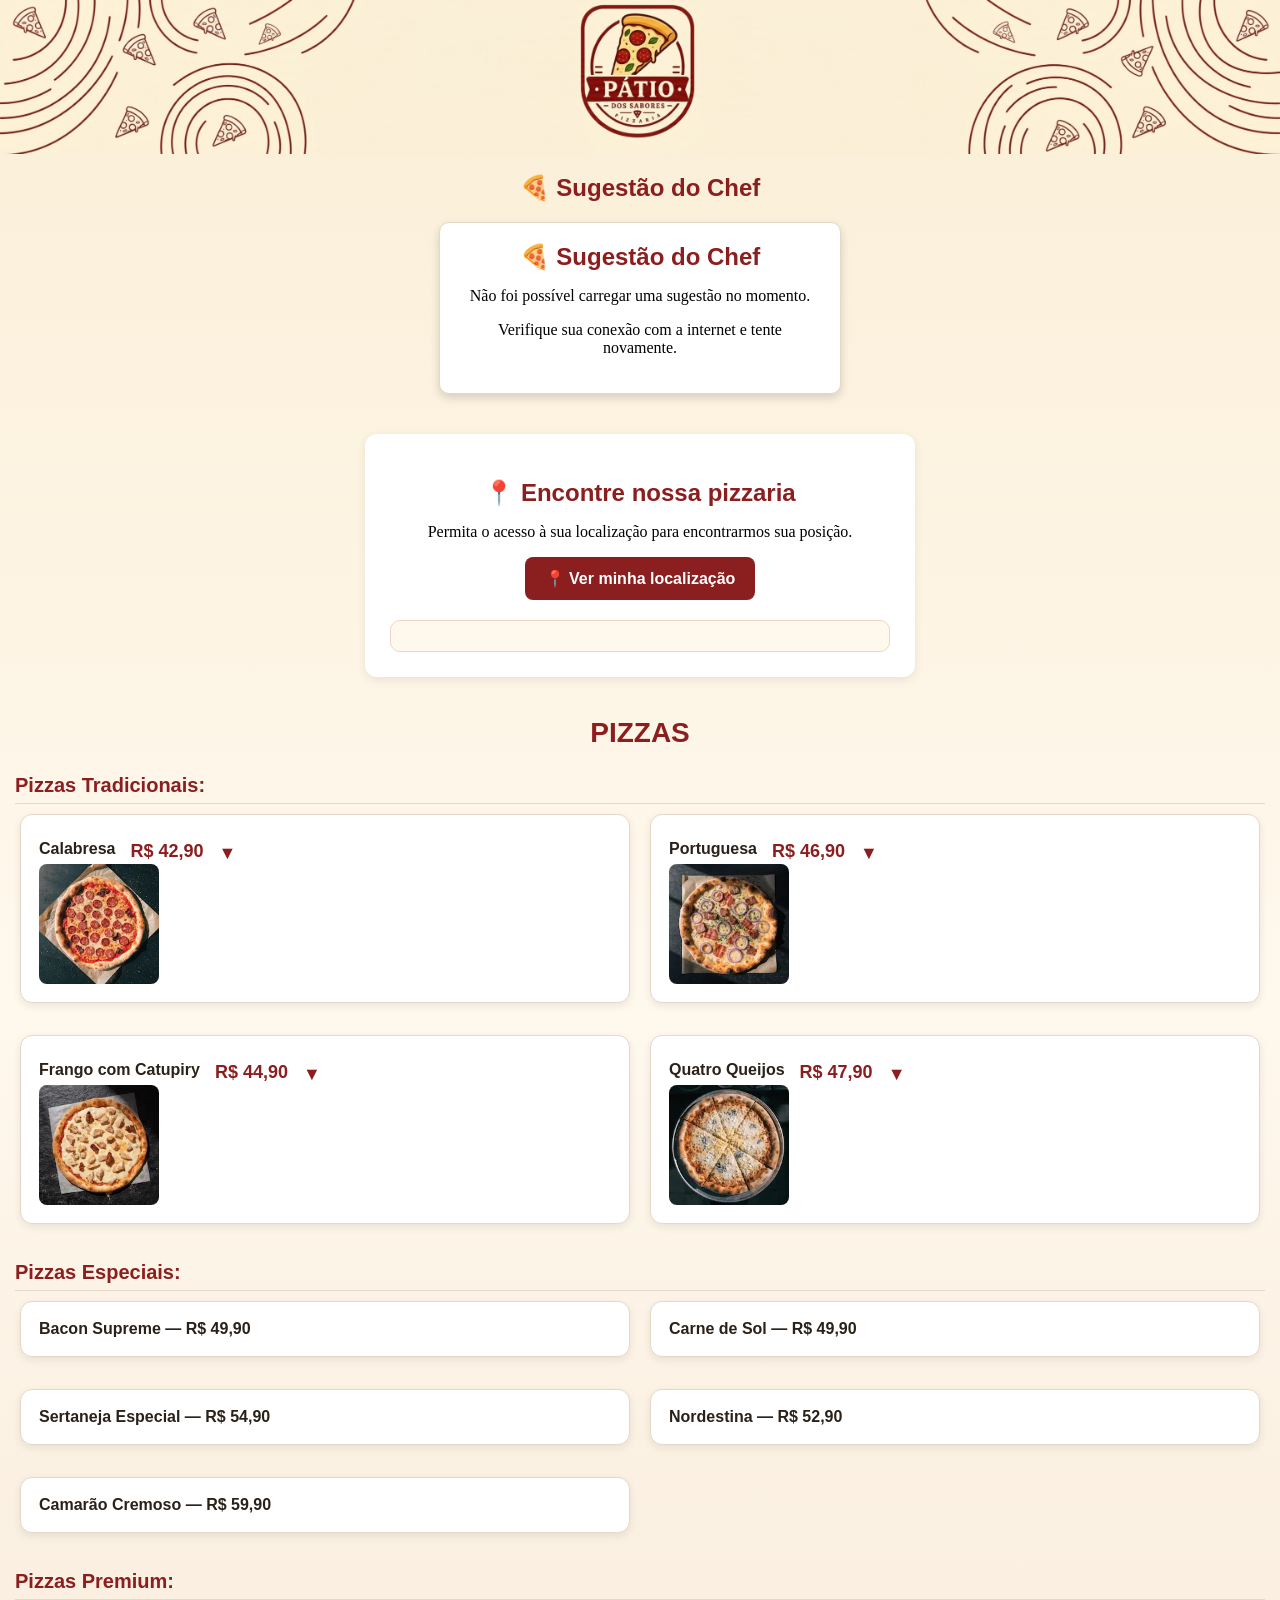
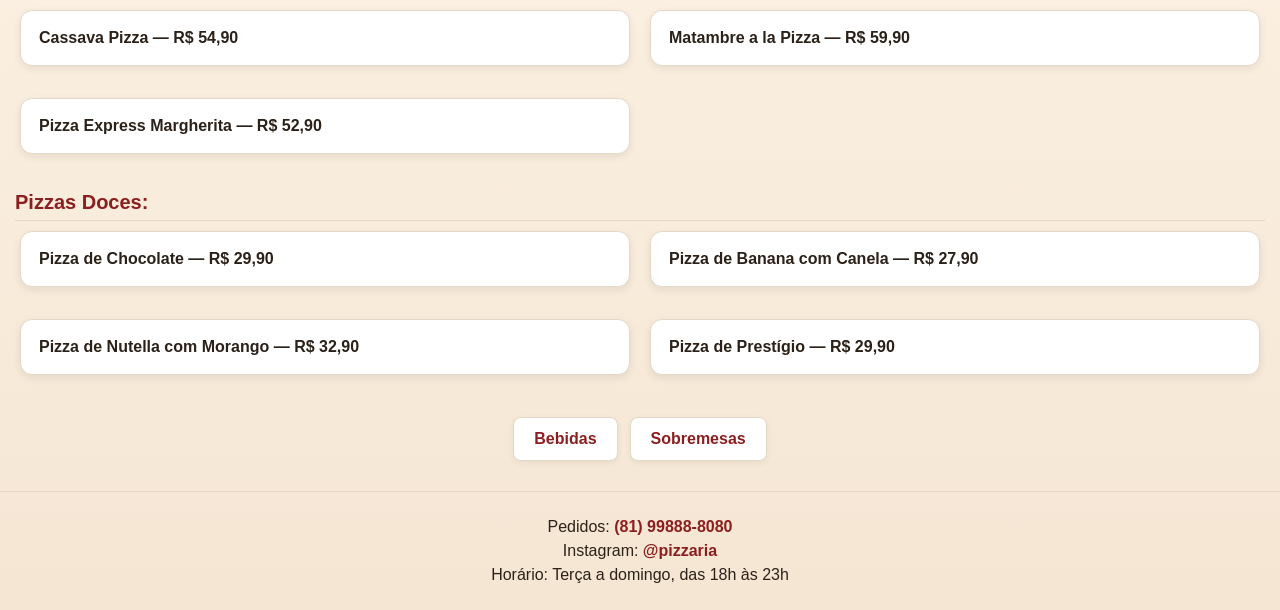
==== index.html @ 3a5f418e "style: organiza cabecalho dos cards de pizzas" ====
<!DOCTYPE html>
<html lang="pt-br">
<head>
    <meta charset="UTF-8">
    <meta name="viewport" content="width=device-width, initial-scale=1.0">
    <meta name="description" content="Cardápio da Pizzaria Pátio dos Sabores, com pizzas tradicionais, especiais, premium e doces.">
    <title>Cardápio - Pizzaria Pátio dos Sabores</title>
    <link rel="preconnect" href="https://www.themealdb.com">
    <link rel="stylesheet" href="styles.css">
    <link rel="manifest" href="manifest.json">
</head>
<body>
    <main>
        <h1 class="logo-principal">
        <img src="temp/logo-patio-banner-V7.png" alt="Pizzaria Pátio dos Sabores">
        </h1>

        <section class="sugestao-chef">
        <h2>🍕 Sugestão do Chef</h2>

        <div id="receita-api">
            <p>Carregando receita...</p>
        </div>
        </section>

        <!-- 
        O que estamos criando?

    Visualmente, inicialmente será algo assim:

    🍕 Sugestão do Chef


    Carregando receita...


    -------------------------


    PIZZAS


    Tradicionais
    Especiais
    Doces 
    -->
    <!-- O texto:

    <p>Carregando receita...</p>

    é apenas uma mensagem temporária.

    Depois o JavaScript vai substituí-lo pelos dados da API.
    -->
        <section class="localizacao">
            <h2>📍 Encontre nossa pizzaria</h2>

            <p>
                Permita o acesso à sua localização para encontrarmos sua posição.
            </p>

            <button id="btn-localizacao">
                📍 Ver minha localização
            </button>

            <div id="resultado-localizacao" class="resultado-localizacao"></div>
        </section>

        <h2 class="titulo-secao">PIZZAS</h2>
        <h3 class="categoria-cardapio">Pizzas Tradicionais:</h3>
        <ul class="grid-cardapio">
            <li class="pizza"> <div class="cabecalho-produto"> <div class="informacoes-produto"> <strong>Calabresa</strong> <span class="preco">R$ 42,90</span> <span class="indicador-descricao">▼</span> </div> </div> <div class="conteudo-produto"> <div class="imagem-produto"> <img src="Img-Pizzas\Calabresa_180.webp" alt="Pizza de Calabresa"> </div> <p class="descricao">Calabresa, molho de tomate, muçarela e cebola.</p> </div> <div class="acao-produto"> </div> </li> 
            <li class="pizza"> <div class="cabecalho-produto"> <div class="informacoes-produto"> <strong>Portuguesa</strong> <span class="preco">R$ 46,90</span> <span class="indicador-descricao">▼</span> </div> </div> <div class="conteudo-produto"> <div class="imagem-produto"> <img src="Img-Pizzas\Portuguesa_180.webp" alt="Pizza Portuguesa"> </div> <p class="descricao">Presunto, ovos, muçarela, cebola, tomate e azeitona.</p> </div> <div class="acao-produto"> </div> </li> 
            <li class="pizza"> <div class="cabecalho-produto"> <div class="informacoes-produto"> <strong>Frango com Catupiry</strong> <span class="preco">R$ 44,90</span> <span class="indicador-descricao">▼</span> </div> </div> <div class="conteudo-produto"> <div class="imagem-produto"> <img src="Img-Pizzas\Frango-Catupiry_180.webp" alt="Pizza de Frango com Catupiry"> </div> <p class="descricao">Frango desfiado, muçarela e Catupiry.</p> </div> <div class="acao-produto"> </div> </li> 
            <li class="pizza"> <div class="cabecalho-produto"> <div class="informacoes-produto"> <strong>Quatro Queijos</strong> <span class="preco">R$ 47,90</span> <span class="indicador-descricao">▼</span> </div> </div> <div class="conteudo-produto"> <div class="imagem-produto"> <img src="Img-Pizzas\Quatro-Queijos_180.webp" alt="Pizza de Quatro Queijos"> </div> <p class="descricao">Muçarela, provolone, parmesão e Catupiry.</p> </div> <div class="acao-produto"> </div> </li>
        </ul>    
        
        <h3 class="categoria-cardapio">Pizzas Especiais:</h3>
        <ul class="grid-cardapio">
            <li class="pizza"> <strong>Bacon Supreme — R$ 49,90</strong> <p class="descricao">Bacon, calabresa, muçarela, milho e cebola </p></li>
            <li class="pizza"> <strong>Carne de Sol — R$ 49,90</strong> <p class="descricao">Carne de sol, muçarela, cebola e catupiry </p></li>
            <li class="pizza"> <strong>Sertaneja Especial — R$ 54,90</strong> <p class="descricao">Carne de sol, queijo coalho, bacon, cebola caramelizada e muçarela</p></li>
            <li class="pizza"> <strong>Nordestina — R$ 52,90</strong> <p class="descricao">Charque, queijo coalho, cebola e orégano</p></li>
            <li class="pizza"> <strong>Camarão Cremoso — R$ 59,90</strong> <p class="descricao">Camarão, catupiry, molho de tomate, muçarela e cheiro-verde</p></li>
        </ul>
        
        <h3 class="categoria-cardapio">Pizzas Premium:</h3>
        <ul class="grid-cardapio">
            <li id="cassava-pizza" class="pizza"> <strong>Cassava Pizza — R$ 54,90</strong> <p class="descricao">Casabe, molho de tomate, chorizo, presunto de peru, milho, azeitona verde, páprica e muçarela.</p></li>
            <li id="matambre-a-la-pizza" class="pizza"> <strong>Matambre a la Pizza — R$ 59,90</strong> <p class="descricao">Fraldinha, molho de tomate, muçarela, orégano, azeitona verde, sal e pimenta.</p></li>
            <li id="pizza-express-margherita" class="pizza"> <strong>Pizza Express Margherita — R$ 52,90</strong> <p class="descricao"> Água, açúcar, fermento, farinha, sal, azeite, passata, muçarela, orégano, manjericão e pimenta-do-reino.</p></li>
        </ul>

        <h3 class="categoria-cardapio">Pizzas Doces:</h3>
        <ul class="grid-cardapio">
            <li class="pizza"> <strong>Pizza de Chocolate — R$ 29,90</strong> <p class="descricao">Massa de pizza, chocolate cremoso e granulado </p></li>
            <li class="pizza"> <strong>Pizza de Banana com Canela — R$ 27,90</strong> <p class="descricao">Banana, açúcar, canela e leite condensado </p></li>
            <li class="pizza"> <strong>Pizza de Nutella com Morango — R$ 32,90</strong> <p class="descricao">Creme de avelã, morangos frescos e leite condensado </p></li>
            <li class="pizza"> <strong>Pizza de Prestígio — R$ 29,90</strong> <p class="descricao">Chocolate cremoso, coco ralado e leite condensado </p></li>
        </ul>
    </main>    

    <aside class="menu-lateral">
        <nav>
            <ul>            
                <li><a href="bebidas.html">Bebidas</a></li>
                <li><a href="sobremesas.html">Sobremesas</a></li>
            </ul>
        </nav>
    </aside>
    
    <footer>
        <p>Pedidos: <a href="https://www.whatsapp.com/" target="_blank" rel="noopener noreferrer">(81) 99888-8080</a></p> <!-- Por que usar target="_blank"? Para que o usuário seja levado para uma nova guia, mantendo o cardápio aberto. E o: rel="noopener noreferrer" é uma boa prática de segurança quando usamos target="_blank".  -->

        <p>Instagram: <a href="https://www.instagram.com/" target="_blank" rel="noopener noreferrer">@pizzaria</a></p>

        <p>Horário: Terça a domingo, das 18h às 23h</p>
    </footer>    
    <script src="scripts.js"></script> 
</body>
</html>
---- styles.css ----
body {
    margin: 0;
    background: linear-gradient(
        to bottom,
        #FAEED6 0%,
        #FFF8ED 45%,
        #F5E6D3 100%
    );
    min-height: 100vh;
    display: flex;
    flex-direction: column;
}

h1{
     color: #8B1E1E;
    text-align: center;
    font-family: Arial, sans-serif;
    font-size: 32px;
    margin: 25px 15px 20px;
    line-height: 1.2;
    letter-spacing: 1px;
}


.titulo-secao {
    color: #8B1E1E;
    text-align: center;
    font-family: Arial, sans-serif;
    font-size: 28px;
    margin: 30px 0 20px;
}

h2{
    color: #8B1E1E;
    font-family: Arial, sans-serif;
}

h3{
    color: #8B1E1E;
    font-family: Arial, sans-serif;
}

ul{
    color: #2B2118;
    font-family: Arial, sans-serif;
}

main ul {
    padding-left: 25px;
}

footer {
    margin-top: auto;
    padding: 20px;
    text-align: center;
    color: #2B2118;
    font-family: Arial, sans-serif;
    border-top: 1px solid #E5D8C8;
}

footer p {
    margin: 6px 0;
}

footer a {
    color: #8B1E1E;
    font-weight: bold;
    text-decoration: none;
}

footer a:hover {
    text-decoration: underline;
}

.descricao {
    display: none;
}

.descricao.aberta {
    display: block;
}

.sobremesa,
.bebida,
.pizza {
    background-color: #FFFFFF;
    border: 1px solid #E5D8C8;
    border-radius: 12px;
    padding: 18px;
    box-shadow: 0 3px 8px rgba(0, 0, 0, 0.08);
    margin-bottom: 12px;
}

.pizza strong,
.sobremesa strong,
.bebida strong {
    color: #2B2118;
    font-size: 16px;
}

.preco {
    display: block;
    margin-top: 6px;
    color: #8B1E1E;
    font-size: 18px;
    font-weight: bold;
}

.indicador-descricao {
    display: block;
    margin-top: 10px;
    color: #8B1E1E;
    font-size: 18px;
}

.cabecalho-produto {
    display: flex;
    align-items: center;
    justify-content: space-between;
    cursor: pointer;
}

.informacoes-produto {
    display: flex;
    align-items: center;
    gap: 15px;
    width: 100%;
}

.pizza strong,
.pizza .descricao {
    cursor: pointer;
}

.pizza strong:hover {
    text-decoration: underline;
}

.sobremesa strong,
.sobremesa .descricao {
    cursor: pointer;
}

.sobremesa strong:hover {
    text-decoration: underline;
}

.pizza .descricao,
.sobremesa .descricao {
    color: #5C5148;
    font-size: 14px;
    line-height: 1.5;
    margin: 6px 0 0;
}

.categoria-cardapio {
    color: #8B1E1E;
    font-family: Arial, sans-serif;
    font-size: 20px;
    margin: 25px 15px 10px;
    padding-bottom: 6px;
    border-bottom: 1px solid #E5D8C8;
}

.imagem-produto {
    width: 120px;
    height: 120px;
    flex-shrink: 0;
}

.imagem-produto img {
    width: 120px;
    height: 120px;
    object-fit: cover;
    border-radius: 8px;
    display: block;
}

.imagem-receita {
    width: 100%;
    height: 220px;
    object-fit: cover;
    display: block;
}

.card-receita {
    width: 90%;
    max-width: 400px; /*O card ocupará até 90% da largura disponível. Isso é importante para dispositivos móveis porque evita que o card fique grudado nas bordas da tela.*/
    margin: 20px auto; /*O 20px cria espaço acima e abaixo. O auto nas laterais faz o navegador centralizar o card.*/
    background-color: white;
    border-radius: 10px;
    overflow: hidden; /*Essa propriedade é importante porque temos uma imagem dentro do card. Ela faz com que o conteúdo respeite o arredondamento dos cantos do card.*/
    border: 1px solid #E5D8C8;
    box-shadow: 0 4px 10px rgba(0, 0, 0, 0.15); /*"Crie uma sombra abaixo do card, levemente espalhada e relativamente suave."*/
}

.conteudo-receita {
    padding: 20px; /*Cria espaço interno para que o texto não fique encostado nas bordas.*/
}

.sugestao-chef {
    text-align: center;
    
}

.conteudo-receita h3 {
    color: #8B1E1E;
    font-size: 24px;
    line-height: 1.2;
    margin-top: 0;
    margin-bottom: 15px;
}

.informacoes-receita {
    margin-bottom: 20px;
    padding-bottom: 15px;
    border-bottom: 1px solid #E5D8C8;
}

.informacoes-receita p { /*Seleciona e altera apenas os <p> que esteja dentro de .informacoes-receita.*/
    margin: 5px 0;
    color: #182b24;
}

.conteudo-receita h4 {
    color: #8B1E1E;
    margin-top: 0;
    margin-bottom: 10px;
    font-size: 18px;
}

.conteudo-receita ul { /*Afeta apenas os <ul> que estão dentro de .conteudo-receita.*/
    padding-left: 20px;
    margin-top: 0;
    margin-bottom: 5px;
}

.conteudo-receita li {
     margin-bottom: 8px;
    color: #2B2118;
    line-height: 1.4;
}

/*Início da seção menu lateral*/

.menu-lateral {
    text-align: center;
    margin: 30px 0;
}

.menu-lateral ul {
    display: flex;
    justify-content: center;
    gap: 12px;
    list-style: none;
    padding: 0;
    margin: 0;
}

.menu-lateral a {
    display: block;
    padding: 12px 20px;
    color: #8B1E1E;
    background-color: #FFFFFF;
    border: 1px solid #E5D8C8;
    border-radius: 8px;
    font-family: Arial, sans-serif;
    font-weight: bold;
    text-decoration: none;
    box-shadow: 0 2px 6px rgba(0, 0, 0, 0.06);
    transition: transform 0.2s, background-color 0.2s, color 0.2s;
}

.menu-lateral a:hover {
    color: #FFFFFF;
    background-color: #8B1E1E;
    transform: translateY(-2px);
}

@media (max-width: 600px) {
    .menu-lateral ul {
        flex-direction: column;
        align-items: center;
    }

    .menu-lateral a {
        width: 80%;
        max-width: 300px;
    }
}

/*Fim da seção menu lateral*/

.link-cardapio {
    display: inline-block;
    margin-top: 15px;
    padding: 12px 18px;
    background-color: #8B1E1E;
    color: #FFFFFF;
    border-radius: 8px;
    font-family: Arial, sans-serif;
    font-weight: bold;
    cursor: pointer;
    transition: transform 0.2s, opacity 0.2s;
}

.link-cardapio:hover {
    transform: scale(1.03);
    opacity: 0.9;
}

.grid-cardapio {
    display: grid;
    grid-template-columns: repeat(2, minmax(0, 1fr));
    gap: 20px;
    padding: 0 20px;
    margin: 0;
    list-style: none;
}

@media (max-width: 600px) {
    .grid-cardapio {
        grid-template-columns: 1fr;
        padding: 0 15px;
    }
}

/*Início Seção de localização */
.localizacao {
    margin: 40px auto;
    padding: 25px;
    max-width: 500px;
    text-align: center;
    background-color: #fff;
    border-radius: 12px;
    box-shadow: 0 3px 10px rgba(0, 0, 0, 0.08);
}

.localizacao h2 {
    margin-bottom: 12px;
}

.texto-localizacao {
    margin-bottom: 20px;
}

#btn-localizacao {
    padding: 12px 20px;
    border: none;
    border-radius: 8px;
    background-color: #8B1E1E;
    color: #fff;
    font-size: 16px;
    font-weight: bold;
    cursor: pointer;
    transition: transform 0.2s, opacity 0.2s;
}

#btn-localizacao:hover {
    transform: scale(1.03);
    opacity: 0.9;
}

.resultado-localizacao {
    margin-top: 20px;
    padding: 15px;
    border-radius: 10px;
    background-color: #FFF8ED;
    border: 1px solid #ead8c5;
}

.resultado-localizacao p {
    margin: 8px 0;
}

.resultado-localizacao strong {
    display: block;
    margin: 8px 0;
    font-size: 28px;
    color: #8B1E1E;
}
/*Fim Seção de localização */

.logo-principal {
    margin: 0;
    padding: 0;
}

.logo-principal img {
    display: block;
    width: 100%;
    height: auto;
}
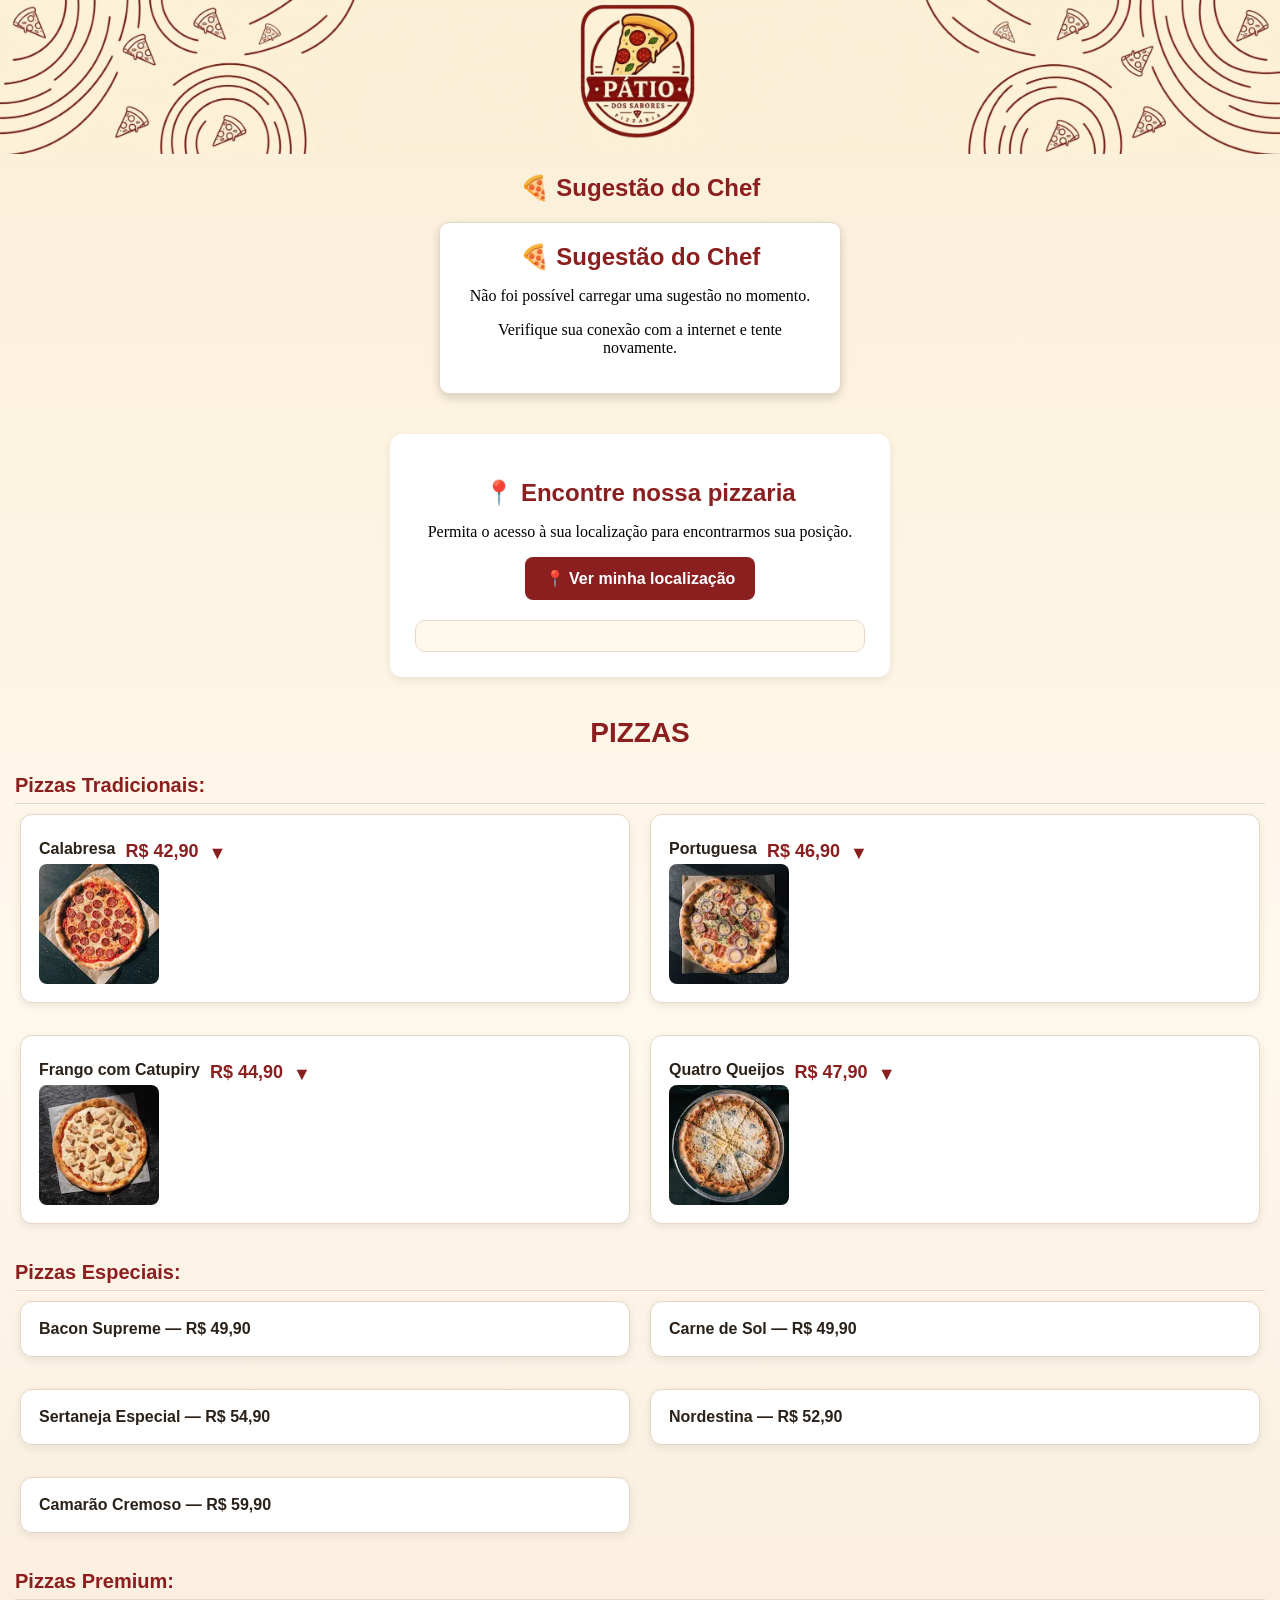
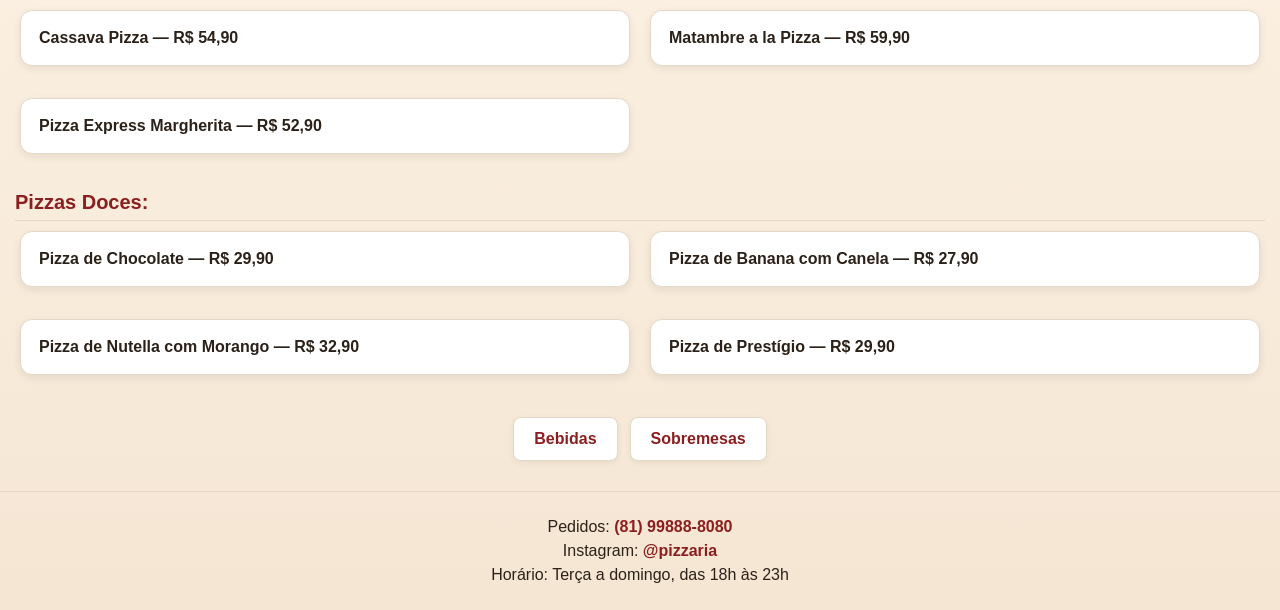
==== commit 335fd16f: "fix: ajusta responsividade dos cards do cardápio" ====
--- a/index.html
+++ b/index.html
@@ -69,10 +69,95 @@
         <h2 class="titulo-secao">PIZZAS</h2>
         <h3 class="categoria-cardapio">Pizzas Tradicionais:</h3>
         <ul class="grid-cardapio">
-            <li class="pizza"> <div class="cabecalho-produto"> <div class="informacoes-produto"> <strong>Calabresa</strong> <span class="preco">R$ 42,90</span> <span class="indicador-descricao">▼</span> </div> </div> <div class="conteudo-produto"> <div class="imagem-produto"> <img src="Img-Pizzas\Calabresa_180.webp" alt="Pizza de Calabresa"> </div> <p class="descricao">Calabresa, molho de tomate, muçarela e cebola.</p> </div> <div class="acao-produto"> </div> </li> 
-            <li class="pizza"> <div class="cabecalho-produto"> <div class="informacoes-produto"> <strong>Portuguesa</strong> <span class="preco">R$ 46,90</span> <span class="indicador-descricao">▼</span> </div> </div> <div class="conteudo-produto"> <div class="imagem-produto"> <img src="Img-Pizzas\Portuguesa_180.webp" alt="Pizza Portuguesa"> </div> <p class="descricao">Presunto, ovos, muçarela, cebola, tomate e azeitona.</p> </div> <div class="acao-produto"> </div> </li> 
-            <li class="pizza"> <div class="cabecalho-produto"> <div class="informacoes-produto"> <strong>Frango com Catupiry</strong> <span class="preco">R$ 44,90</span> <span class="indicador-descricao">▼</span> </div> </div> <div class="conteudo-produto"> <div class="imagem-produto"> <img src="Img-Pizzas\Frango-Catupiry_180.webp" alt="Pizza de Frango com Catupiry"> </div> <p class="descricao">Frango desfiado, muçarela e Catupiry.</p> </div> <div class="acao-produto"> </div> </li> 
-            <li class="pizza"> <div class="cabecalho-produto"> <div class="informacoes-produto"> <strong>Quatro Queijos</strong> <span class="preco">R$ 47,90</span> <span class="indicador-descricao">▼</span> </div> </div> <div class="conteudo-produto"> <div class="imagem-produto"> <img src="Img-Pizzas\Quatro-Queijos_180.webp" alt="Pizza de Quatro Queijos"> </div> <p class="descricao">Muçarela, provolone, parmesão e Catupiry.</p> </div> <div class="acao-produto"> </div> </li>
+            
+<li class="pizza">
+    <div class="cabecalho-produto">
+        <div class="informacoes-produto">
+            <strong>Calabresa</strong>
+            <span class="preco">R$ 42,90</span>
+            <span class="indicador-descricao">▼</span>
+        </div>
+    </div>
+
+    <div class="parte-inferior">
+        <div class="conteudo-produto">
+            <div class="imagem-produto">
+                <img src="Img-Pizzas/Calabresa_180.webp" alt="Pizza de Calabresa">
+            </div>
+            <p class="descricao">Calabresa, molho de tomate, muçarela e cebola.</p>
+        </div>
+
+        <div class="acao-produto">
+        </div>
+    </div>
+</li>
+
+<li class="pizza">
+    <div class="cabecalho-produto">
+        <div class="informacoes-produto">
+            <strong>Portuguesa</strong>
+            <span class="preco">R$ 46,90</span>
+            <span class="indicador-descricao">▼</span>
+        </div>
+    </div>
+
+    <div class="parte-inferior">
+        <div class="conteudo-produto">
+            <div class="imagem-produto">
+                <img src="Img-Pizzas/Portuguesa_180.webp" alt="Pizza Portuguesa">
+            </div>
+            <p class="descricao">Presunto, ovos, muçarela, cebola, tomate e azeitona.</p>
+        </div>
+
+        <div class="acao-produto">
+        </div>
+    </div>
+</li>
+
+<li class="pizza">
+    <div class="cabecalho-produto">
+        <div class="informacoes-produto">
+            <strong>Frango com Catupiry</strong>
+            <span class="preco">R$ 44,90</span>
+            <span class="indicador-descricao">▼</span>
+        </div>
+    </div>
+
+    <div class="parte-inferior">
+        <div class="conteudo-produto">
+            <div class="imagem-produto">
+                <img src="Img-Pizzas/Frango-Catupiry_180.webp" alt="Pizza de Frango com Catupiry">
+            </div>
+            <p class="descricao">Frango desfiado, muçarela e Catupiry.</p>
+        </div>
+
+        <div class="acao-produto">
+        </div>
+    </div>
+</li>
+
+<li class="pizza">
+    <div class="cabecalho-produto">
+        <div class="informacoes-produto">
+            <strong>Quatro Queijos</strong>
+            <span class="preco">R$ 47,90</span>
+            <span class="indicador-descricao">▼</span>
+        </div>
+    </div>
+
+    <div class="parte-inferior">
+        <div class="conteudo-produto">
+            <div class="imagem-produto">
+                <img src="Img-Pizzas/Quatro-Queijos_180.webp" alt="Pizza de Quatro Queijos">
+            </div>
+            <p class="descricao">Muçarela, provolone, parmesão e Catupiry.</p>
+        </div>
+
+        <div class="acao-produto">
+        </div>
+    </div>
+</li>
+
         </ul>    
         
         <h3 class="categoria-cardapio">Pizzas Especiais:</h3>
--- a/styles.css
+++ b/styles.css
@@ -11,8 +11,8 @@
     flex-direction: column;
 }
 
-h1{
-     color: #8B1E1E;
+h1 { 
+    color: #8B1E1E;
     text-align: center;
     font-family: Arial, sans-serif;
     font-size: 32px;
@@ -91,6 +91,12 @@
     margin-bottom: 12px;
 }
 
+.pizza,
+.sobremesa,
+.bebida {
+    min-width: 0;
+}
+
 .pizza strong,
 .sobremesa strong,
 .bebida strong {
@@ -123,8 +129,7 @@
 .informacoes-produto {
     display: flex;
     align-items: center;
-    gap: 15px;
-    width: 100%;
+    gap: 10px;
 }
 
 .pizza strong,
@@ -200,7 +205,6 @@
 
 .sugestao-chef {
     text-align: center;
-    
 }
 
 .conteudo-receita h3 {
@@ -327,6 +331,8 @@
 
 /*Início Seção de localização */
 .localizacao {
+    width: calc(100% - 30px);
+    box-sizing: border-box;
     margin: 40px auto;
     padding: 25px;
     max-width: 500px;
@@ -390,4 +396,15 @@
     display: block;
     width: 100%;
     height: auto;
-}+}
+
+.pizza,
+.sobremesa,
+.bebida {
+    box-sizing: border-box;
+}
+
+.informacoes-produto strong {
+    min-width: 0;
+    overflow-wrap: break-word;
+}
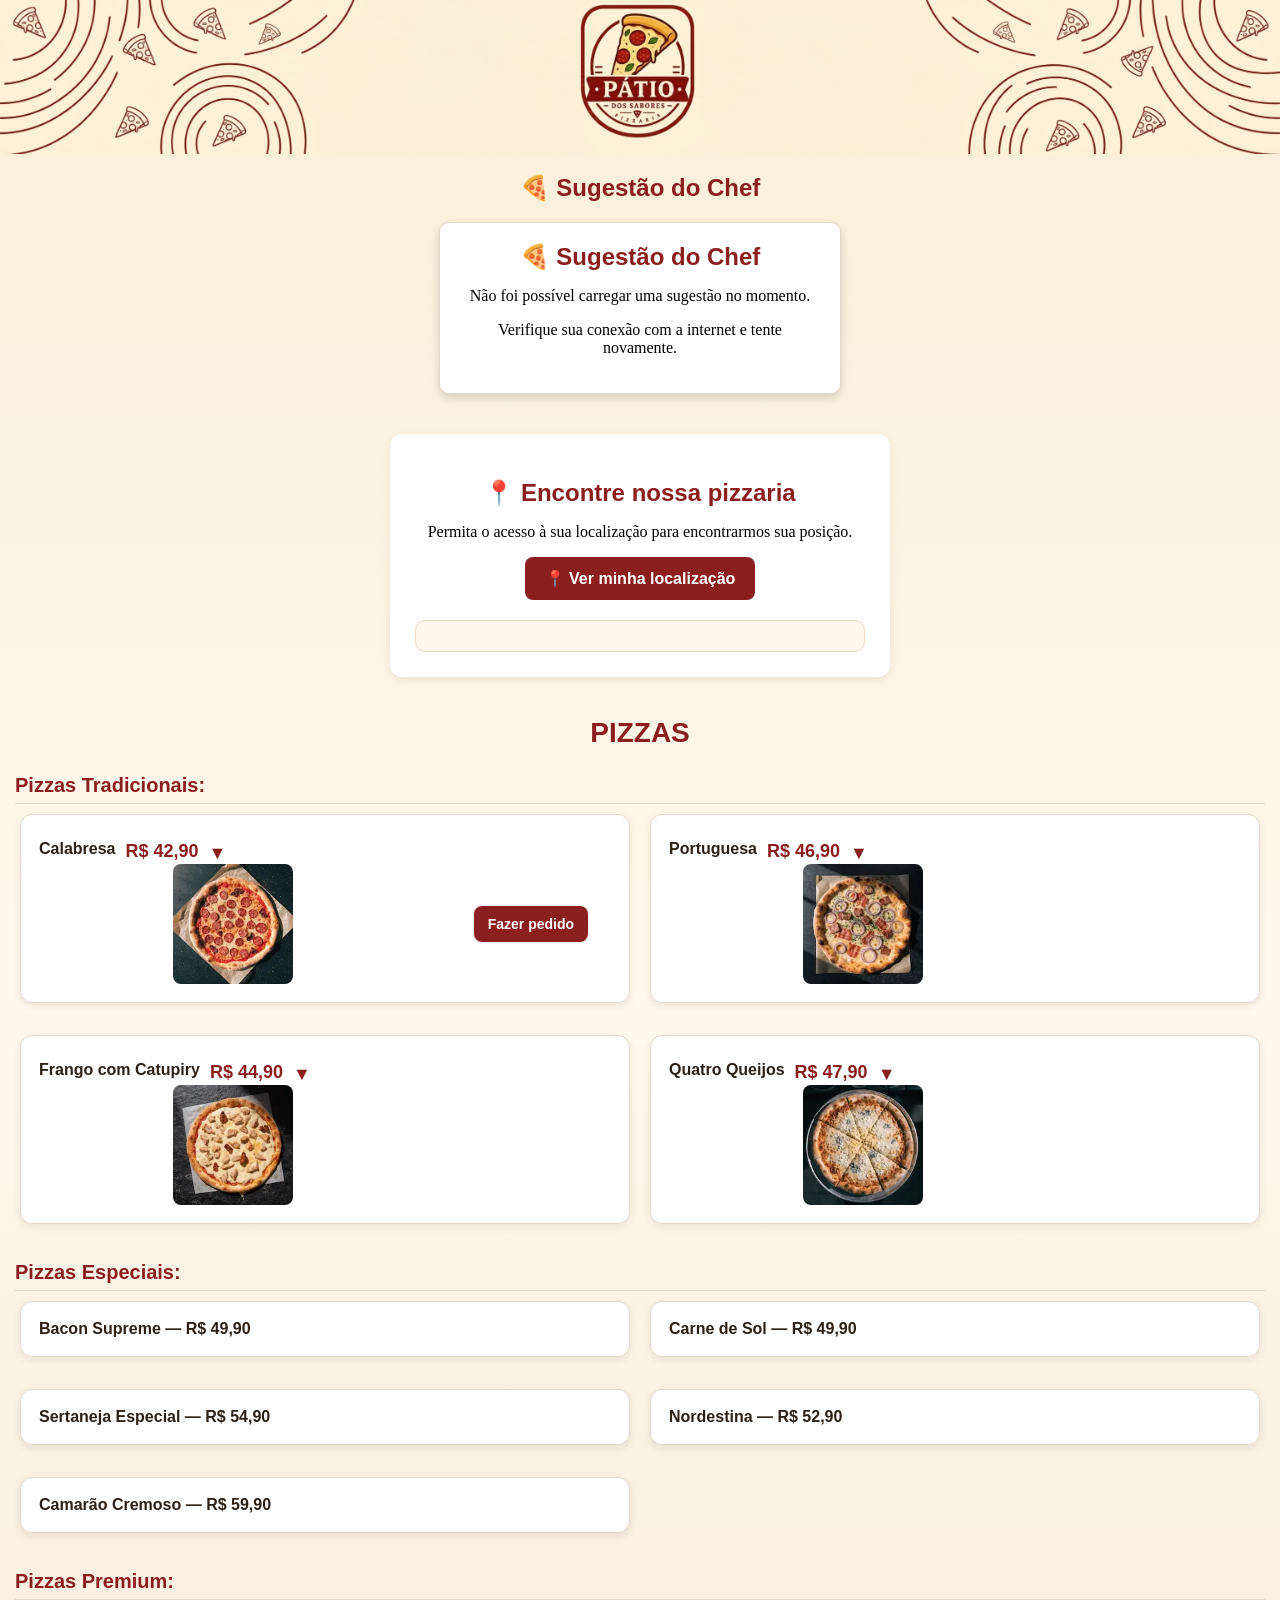
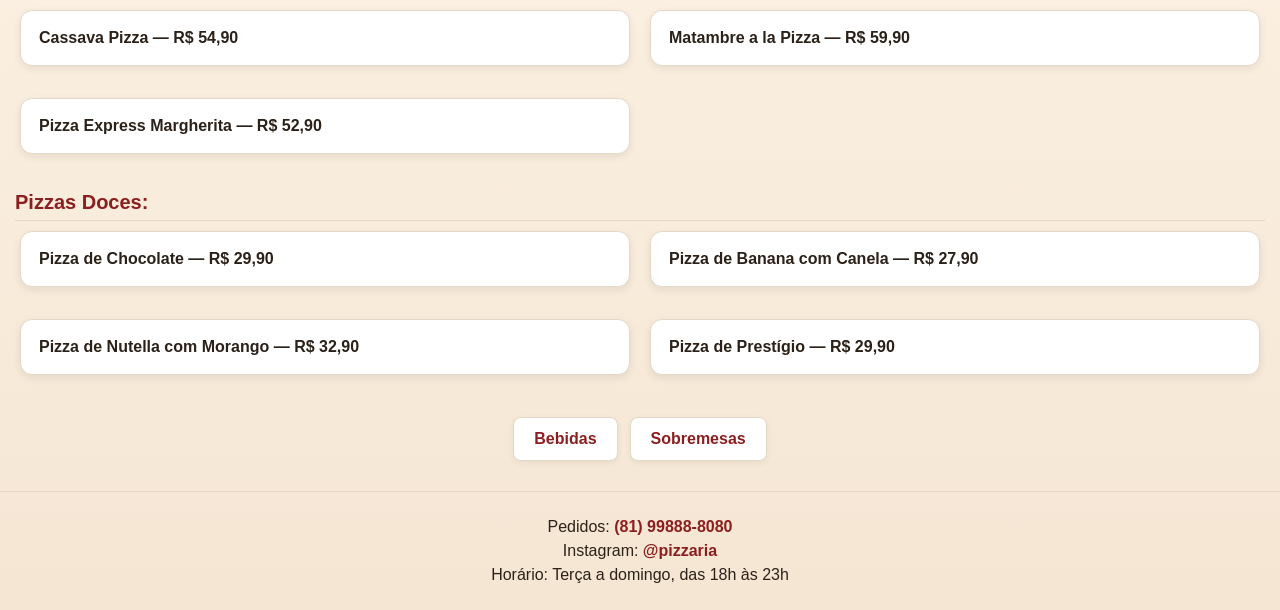
==== commit 566468a5: "feat: adiciona botão de pedido ao card de pizza" ====
--- a/index.html
+++ b/index.html
@@ -88,6 +88,12 @@
         </div>
 
         <div class="acao-produto">
+            <a class="botao-pedido"
+                href="https://www.whatsapp.com/"
+                target="_blank"
+                rel="noopener noreferrer">
+                Fazer pedido
+            </a>
         </div>
     </div>
 </li>
--- a/styles.css
+++ b/styles.css
@@ -170,6 +170,7 @@
 .imagem-produto {
     width: 120px;
     height: 120px;
+    margin: 0 auto;
     flex-shrink: 0;
 }
 
@@ -408,3 +409,38 @@
     min-width: 0;
     overflow-wrap: break-word;
 }
+
+.parte-inferior {
+    display: flex;
+    justify-content: space-between;
+}
+
+.conteudo-produto {
+    width: 68%;
+}
+
+.acao-produto {
+    width: 28%;
+    display: flex;
+    align-items: center;
+    justify-content: center;
+}
+
+.botao-pedido {
+    display: inline-block;
+    padding: 10px 14px;
+    background-color: #8B1E1E;
+    color: #FFFFFF;
+    border-radius: 8px;
+    font-family: Arial, sans-serif;
+    font-size: 14px;
+    font-weight: bold;
+    text-decoration: none;
+    text-align: center;
+    transition: transform 0.2s, opacity 0.2s;
+}
+
+.botao-pedido:hover {
+    transform: scale(1.03);
+    opacity: 0.9;
+}
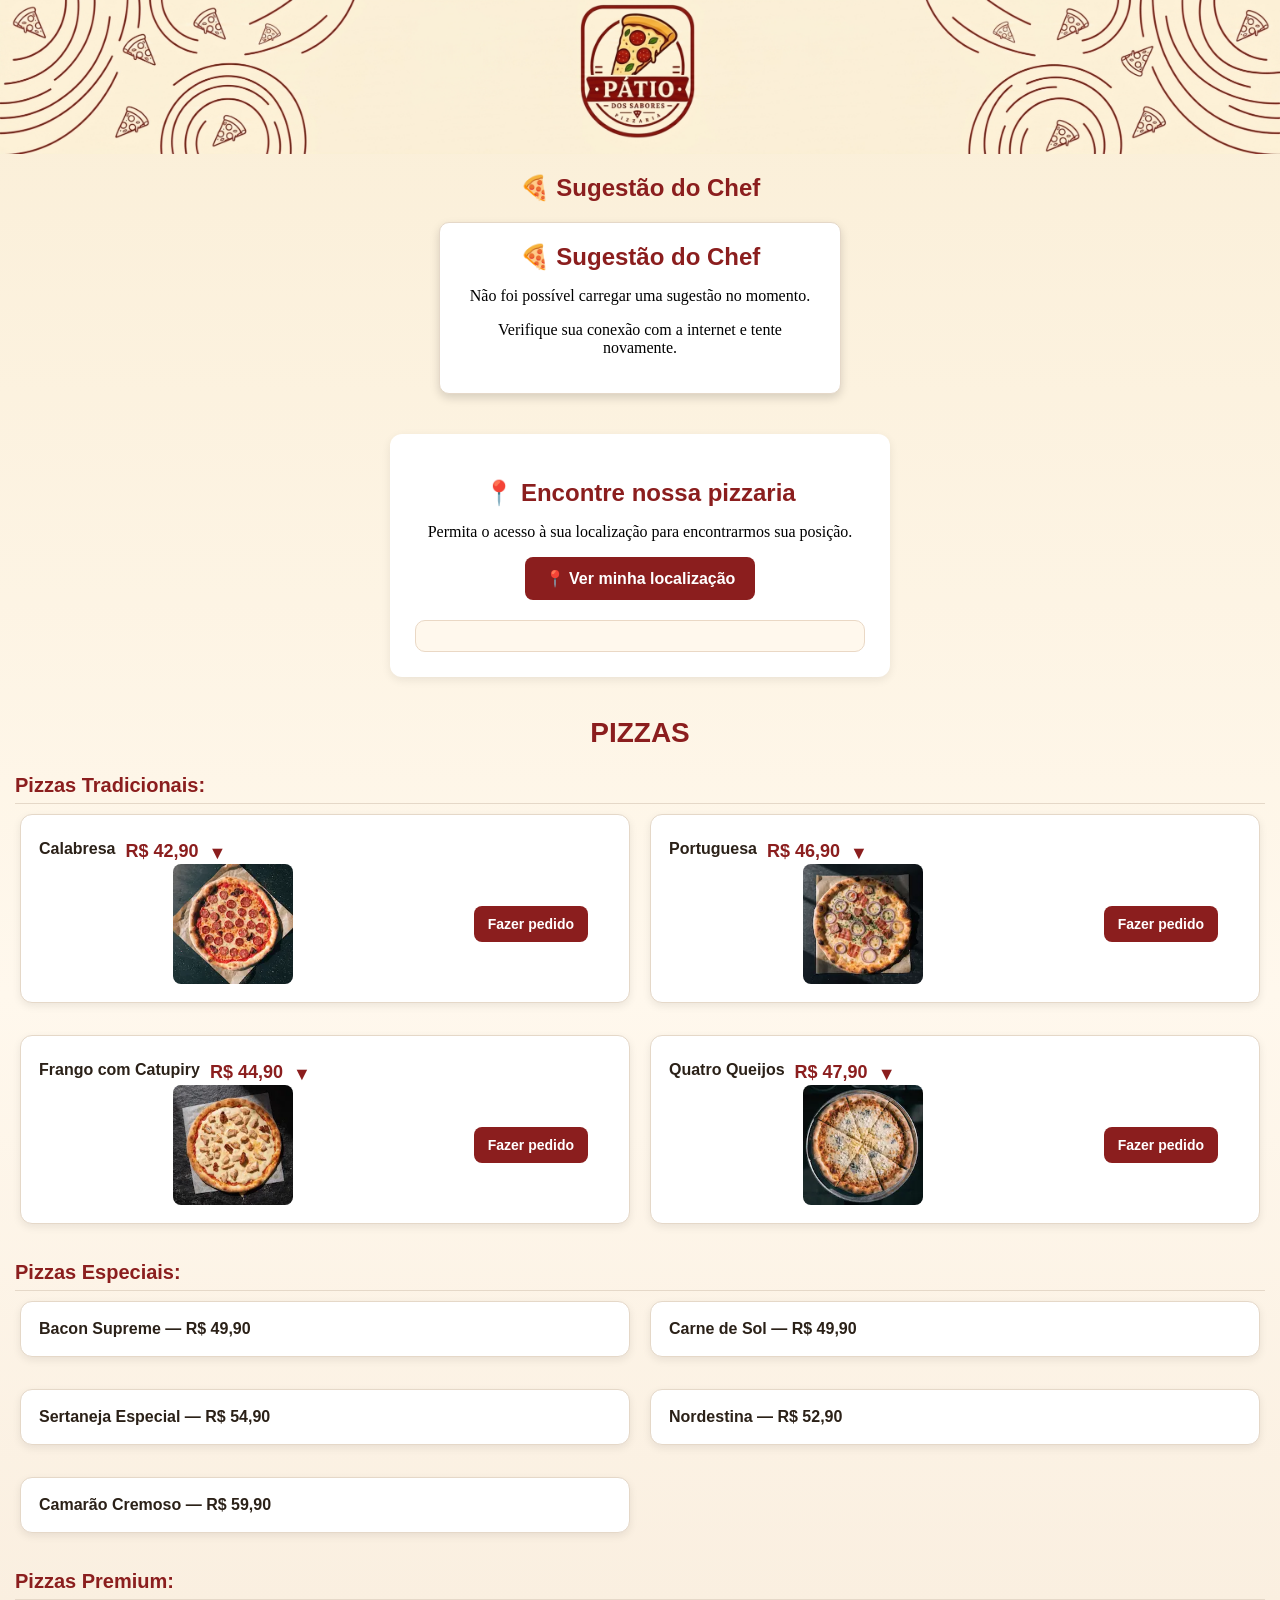
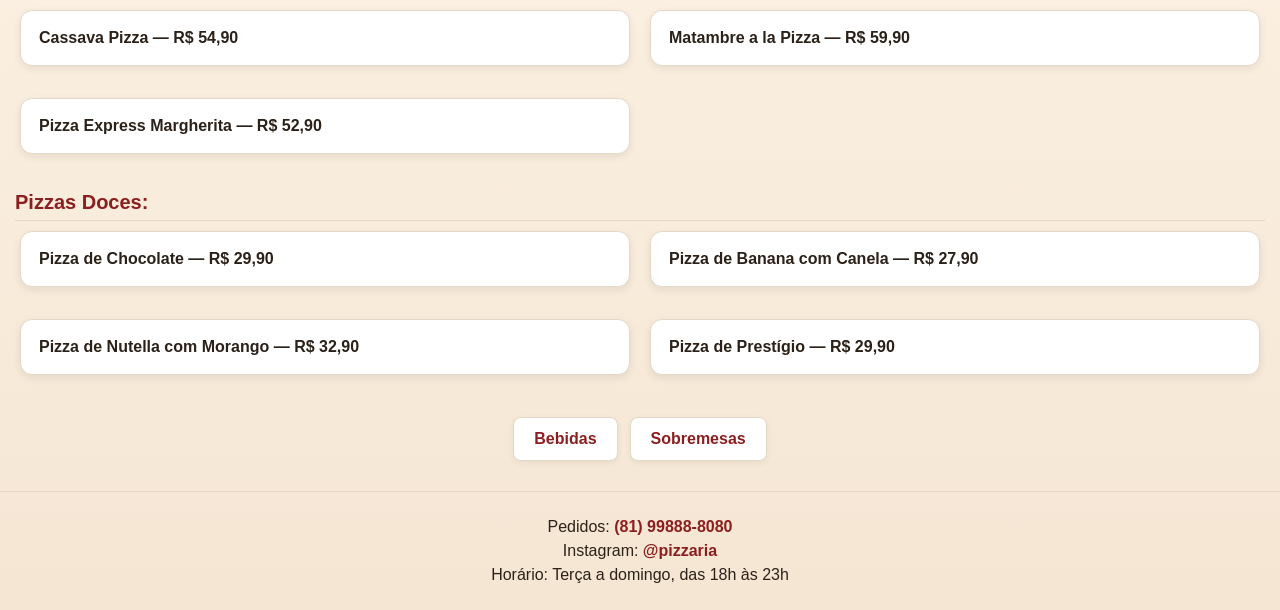
==== commit 90a51d26: "feat: adiciona botão de pedido aos cards de pizzas" ====
--- a/index.html
+++ b/index.html
@@ -116,6 +116,12 @@
         </div>
 
         <div class="acao-produto">
+            <a class="botao-pedido"
+                href="https://www.whatsapp.com/"
+                target="_blank"
+                rel="noopener noreferrer">
+                Fazer pedido
+            </a>
         </div>
     </div>
 </li>
@@ -138,6 +144,12 @@
         </div>
 
         <div class="acao-produto">
+            <a class="botao-pedido"
+                href="https://www.whatsapp.com/"
+                target="_blank"
+                rel="noopener noreferrer">
+                Fazer pedido
+            </a>
         </div>
     </div>
 </li>
@@ -160,6 +172,12 @@
         </div>
 
         <div class="acao-produto">
+            <a class="botao-pedido"
+                href="https://www.whatsapp.com/"
+                target="_blank"
+                rel="noopener noreferrer">
+                Fazer pedido
+            </a>
         </div>
     </div>
 </li>
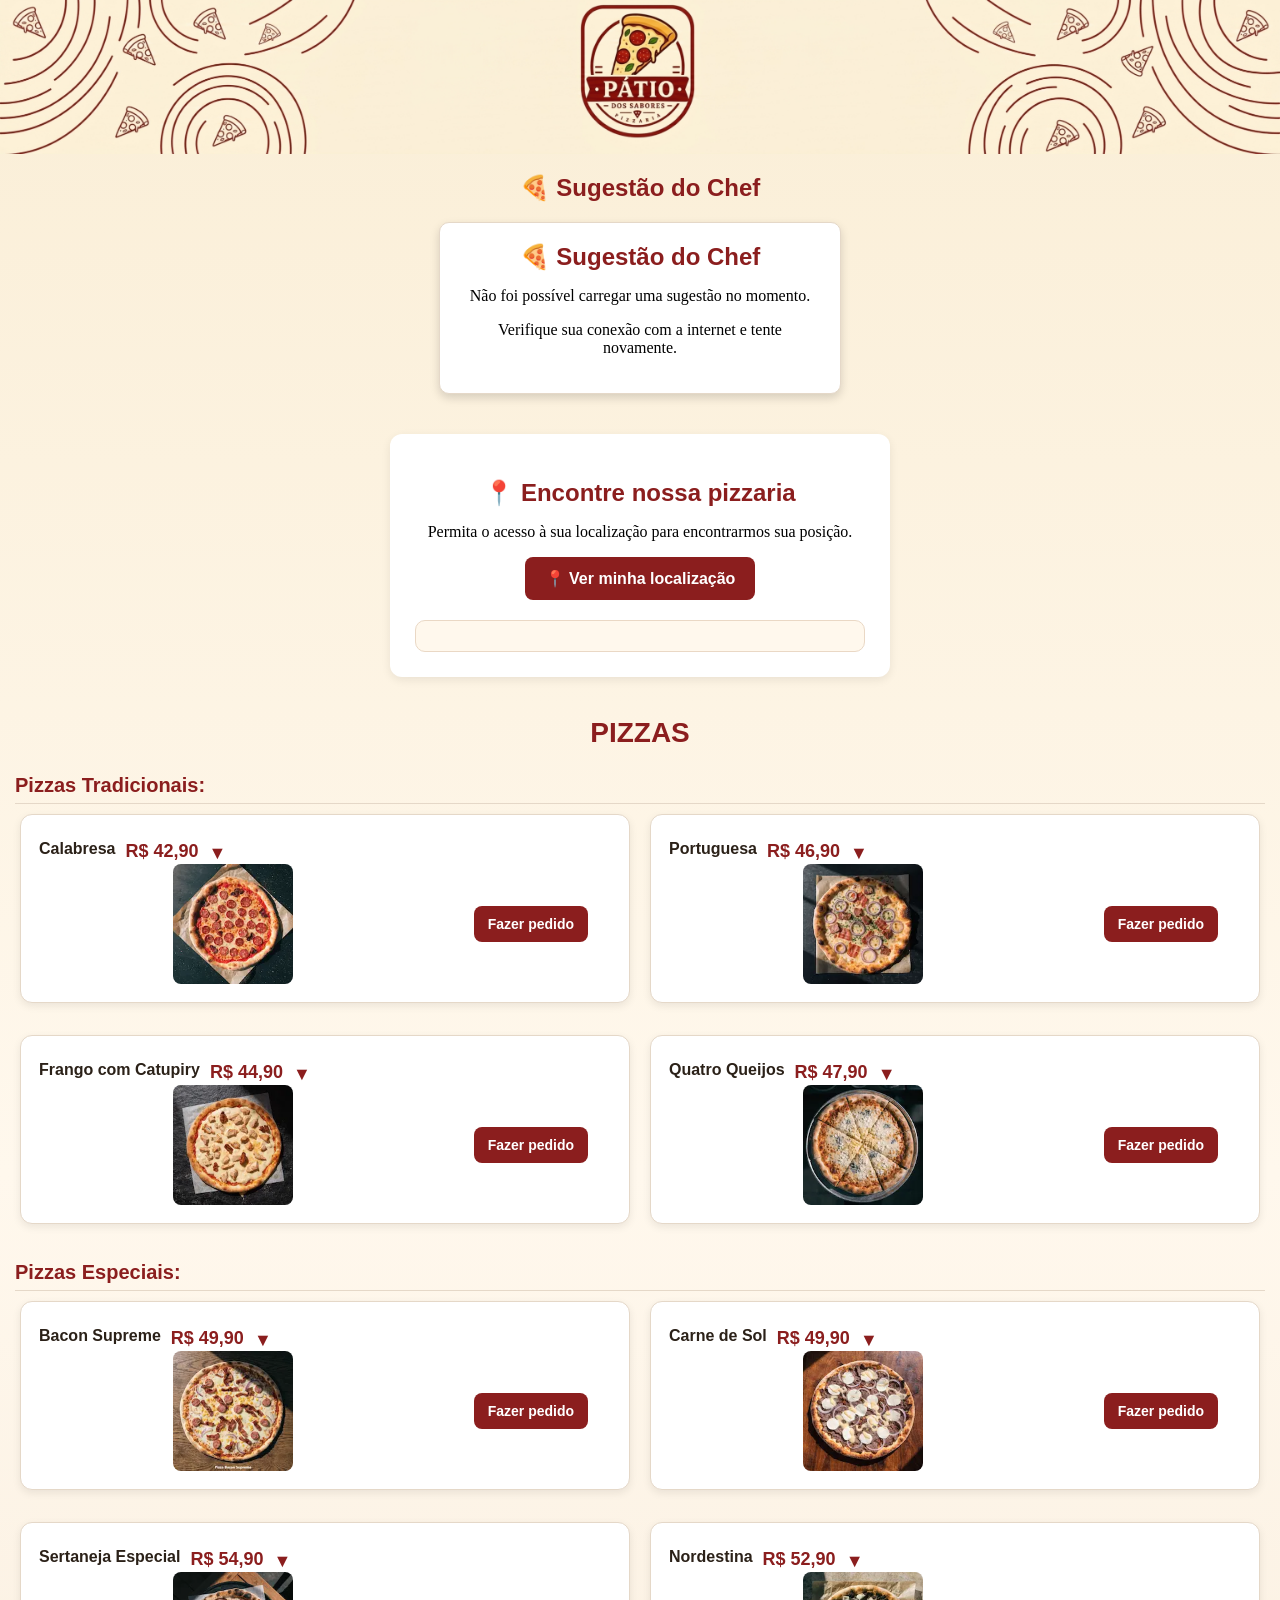
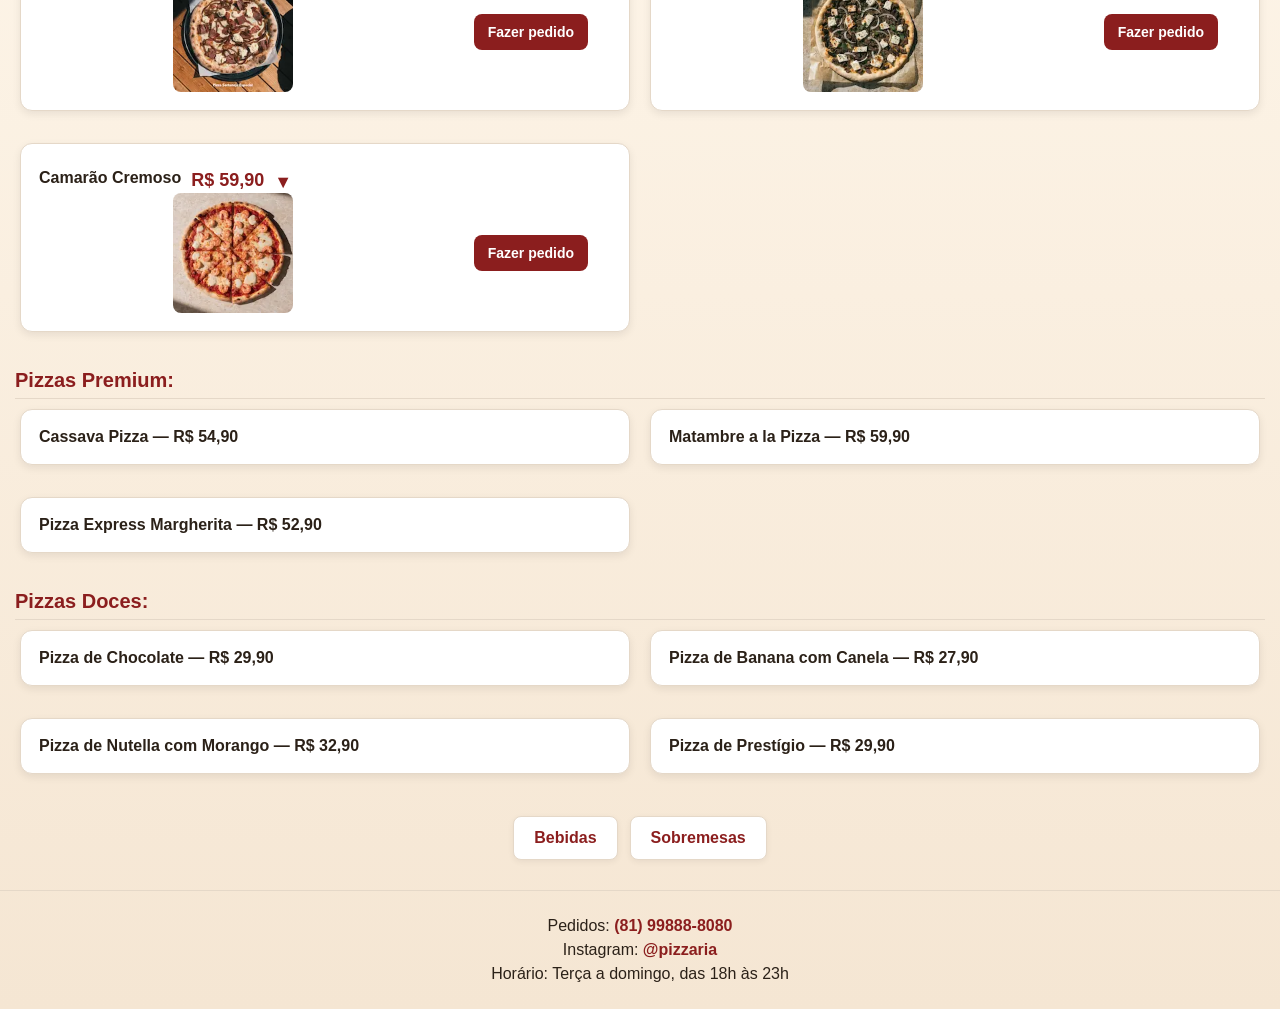
==== commit e0c2a0c7: "feat: aplica novo padrão visual às pizzas especiais" ====
--- a/index.html
+++ b/index.html
@@ -82,7 +82,7 @@
     <div class="parte-inferior">
         <div class="conteudo-produto">
             <div class="imagem-produto">
-                <img src="Img-Pizzas/Calabresa_180.webp" alt="Pizza de Calabresa">
+                <img src="Img-Pizzas/Pizzas_Tradicionais_Calabresa_180.webp" alt="Pizza de Calabresa">
             </div>
             <p class="descricao">Calabresa, molho de tomate, muçarela e cebola.</p>
         </div>
@@ -110,7 +110,7 @@
     <div class="parte-inferior">
         <div class="conteudo-produto">
             <div class="imagem-produto">
-                <img src="Img-Pizzas/Portuguesa_180.webp" alt="Pizza Portuguesa">
+                <img src="Img-Pizzas/Pizzas_Tradicionais_Portuguesa_180.webp" alt="Pizza Portuguesa">
             </div>
             <p class="descricao">Presunto, ovos, muçarela, cebola, tomate e azeitona.</p>
         </div>
@@ -138,7 +138,7 @@
     <div class="parte-inferior">
         <div class="conteudo-produto">
             <div class="imagem-produto">
-                <img src="Img-Pizzas/Frango-Catupiry_180.webp" alt="Pizza de Frango com Catupiry">
+                <img src="Img-Pizzas/Pizzas_Tradicionais_Frango-Catupiry_180.webp" alt="Pizza de Frango com Catupiry">
             </div>
             <p class="descricao">Frango desfiado, muçarela e Catupiry.</p>
         </div>
@@ -166,7 +166,7 @@
     <div class="parte-inferior">
         <div class="conteudo-produto">
             <div class="imagem-produto">
-                <img src="Img-Pizzas/Quatro-Queijos_180.webp" alt="Pizza de Quatro Queijos">
+                <img src="Img-Pizzas/Pizzas_Tradicionais_Quatro-Queijos_180.webp" alt="Pizza de Quatro Queijos">
             </div>
             <p class="descricao">Muçarela, provolone, parmesão e Catupiry.</p>
         </div>
@@ -186,11 +186,150 @@
         
         <h3 class="categoria-cardapio">Pizzas Especiais:</h3>
         <ul class="grid-cardapio">
-            <li class="pizza"> <strong>Bacon Supreme — R$ 49,90</strong> <p class="descricao">Bacon, calabresa, muçarela, milho e cebola </p></li>
-            <li class="pizza"> <strong>Carne de Sol — R$ 49,90</strong> <p class="descricao">Carne de sol, muçarela, cebola e catupiry </p></li>
-            <li class="pizza"> <strong>Sertaneja Especial — R$ 54,90</strong> <p class="descricao">Carne de sol, queijo coalho, bacon, cebola caramelizada e muçarela</p></li>
-            <li class="pizza"> <strong>Nordestina — R$ 52,90</strong> <p class="descricao">Charque, queijo coalho, cebola e orégano</p></li>
-            <li class="pizza"> <strong>Camarão Cremoso — R$ 59,90</strong> <p class="descricao">Camarão, catupiry, molho de tomate, muçarela e cheiro-verde</p></li>
+            <li class="pizza">
+                <div class="cabecalho-produto">
+                    <div class="informacoes-produto">
+                        <strong>Bacon Supreme</strong>
+                        <span class="preco">R$ 49,90</span>
+                        <span class="indicador-descricao">▼</span>
+                    </div>
+                </div>
+
+                <div class="parte-inferior">
+                    <div class="conteudo-produto">
+                        <div class="imagem-produto">
+                            <img src="Img-Pizzas/Pizzas_Especiais_Bacon_Supreme_180.webp" alt="Pizza Bacon Supreme">
+                        </div>
+
+                        <p class="descricao">Bacon, calabresa, muçarela, milho e cebola</p>
+                    </div>
+
+                    <div class="acao-produto">
+                        <a class="botao-pedido"
+                        href="https://www.whatsapp.com/"
+                        target="_blank"
+                        rel="noopener noreferrer">
+                            Fazer pedido
+                        </a>
+                    </div>
+                </div>
+            </li>
+
+            <li class="pizza">
+                <div class="cabecalho-produto">
+                    <div class="informacoes-produto">
+                        <strong>Carne de Sol</strong>
+                        <span class="preco">R$ 49,90</span>
+                        <span class="indicador-descricao">▼</span>
+                    </div>
+                </div>
+
+                <div class="parte-inferior">
+                    <div class="conteudo-produto">
+                        <div class="imagem-produto">
+                            <img src="Img-Pizzas/Pizzas_Especiais_Carne_de_Sol_180.webp" alt="Pizza de Carne de Sol">
+                        </div>
+
+                        <p class="descricao">Carne de sol, muçarela, cebola e catupiry.</p>
+                    </div>
+
+                    <div class="acao-produto">
+                        <a class="botao-pedido"
+                        href="https://www.whatsapp.com/"
+                        target="_blank"
+                        rel="noopener noreferrer">
+                            Fazer pedido
+                        </a>
+                    </div>
+                </div>
+            </li>
+
+            <li class="pizza">
+                <div class="cabecalho-produto">
+                    <div class="informacoes-produto">
+                        <strong>Sertaneja Especial</strong>
+                        <span class="preco">R$ 54,90</span>
+                        <span class="indicador-descricao">▼</span>
+                    </div>
+                </div>
+
+                <div class="parte-inferior">
+                    <div class="conteudo-produto">
+                        <div class="imagem-produto">
+                            <img src="Img-Pizzas/Pizzas_Especiais_Sertaneja_Especial_180.webp" alt="Pizza Sertaneja Especial">
+                        </div>
+
+                        <p class="descricao">Carne de sol, queijo coalho, bacon, cebola caramelizada e muçarela</p>
+                    </div>
+
+                    <div class="acao-produto">
+                        <a class="botao-pedido"
+                        href="https://www.whatsapp.com/"
+                        target="_blank"
+                        rel="noopener noreferrer">
+                            Fazer pedido
+                        </a>
+                    </div>
+                </div>
+            </li>
+
+            <li class="pizza">
+                <div class="cabecalho-produto">
+                    <div class="informacoes-produto">
+                        <strong>Nordestina</strong>
+                        <span class="preco">R$ 52,90</span>
+                        <span class="indicador-descricao">▼</span>
+                    </div>
+                </div>
+
+                <div class="parte-inferior">
+                    <div class="conteudo-produto">
+                        <div class="imagem-produto">
+                            <img src="Img-Pizzas/Pizzas_Especiais_Nordestina_180.webp" alt="Pizza Nordestina">
+                        </div>
+
+                        <p class="descricao">Charque, queijo coalho, cebola e orégano</p>
+                    </div>
+
+                    <div class="acao-produto">
+                        <a class="botao-pedido"
+                        href="https://www.whatsapp.com/"
+                        target="_blank"
+                        rel="noopener noreferrer">
+                            Fazer pedido
+                        </a>
+                    </div>
+                </div>
+            </li>
+
+            <li class="pizza">
+                <div class="cabecalho-produto">
+                    <div class="informacoes-produto">
+                        <strong>Camarão Cremoso</strong>
+                        <span class="preco">R$ 59,90</span>
+                        <span class="indicador-descricao">▼</span>
+                    </div>
+                </div>
+
+                <div class="parte-inferior">
+                    <div class="conteudo-produto">
+                        <div class="imagem-produto">
+                            <img src="Img-Pizzas/Pizzas_Especiais_Camarão_Cremoso_180.webp" alt="Pizza de Camarão Cremoso">
+                        </div>
+
+                        <p class="descricao">Camarão, catupiry, molho de tomate, muçarela e cheiro-verde</p>
+                    </div>
+
+                    <div class="acao-produto">
+                        <a class="botao-pedido"
+                        href="https://www.whatsapp.com/"
+                        target="_blank"
+                        rel="noopener noreferrer">
+                            Fazer pedido
+                        </a>
+                    </div>
+                </div>
+            </li>
         </ul>
         
         <h3 class="categoria-cardapio">Pizzas Premium:</h3>
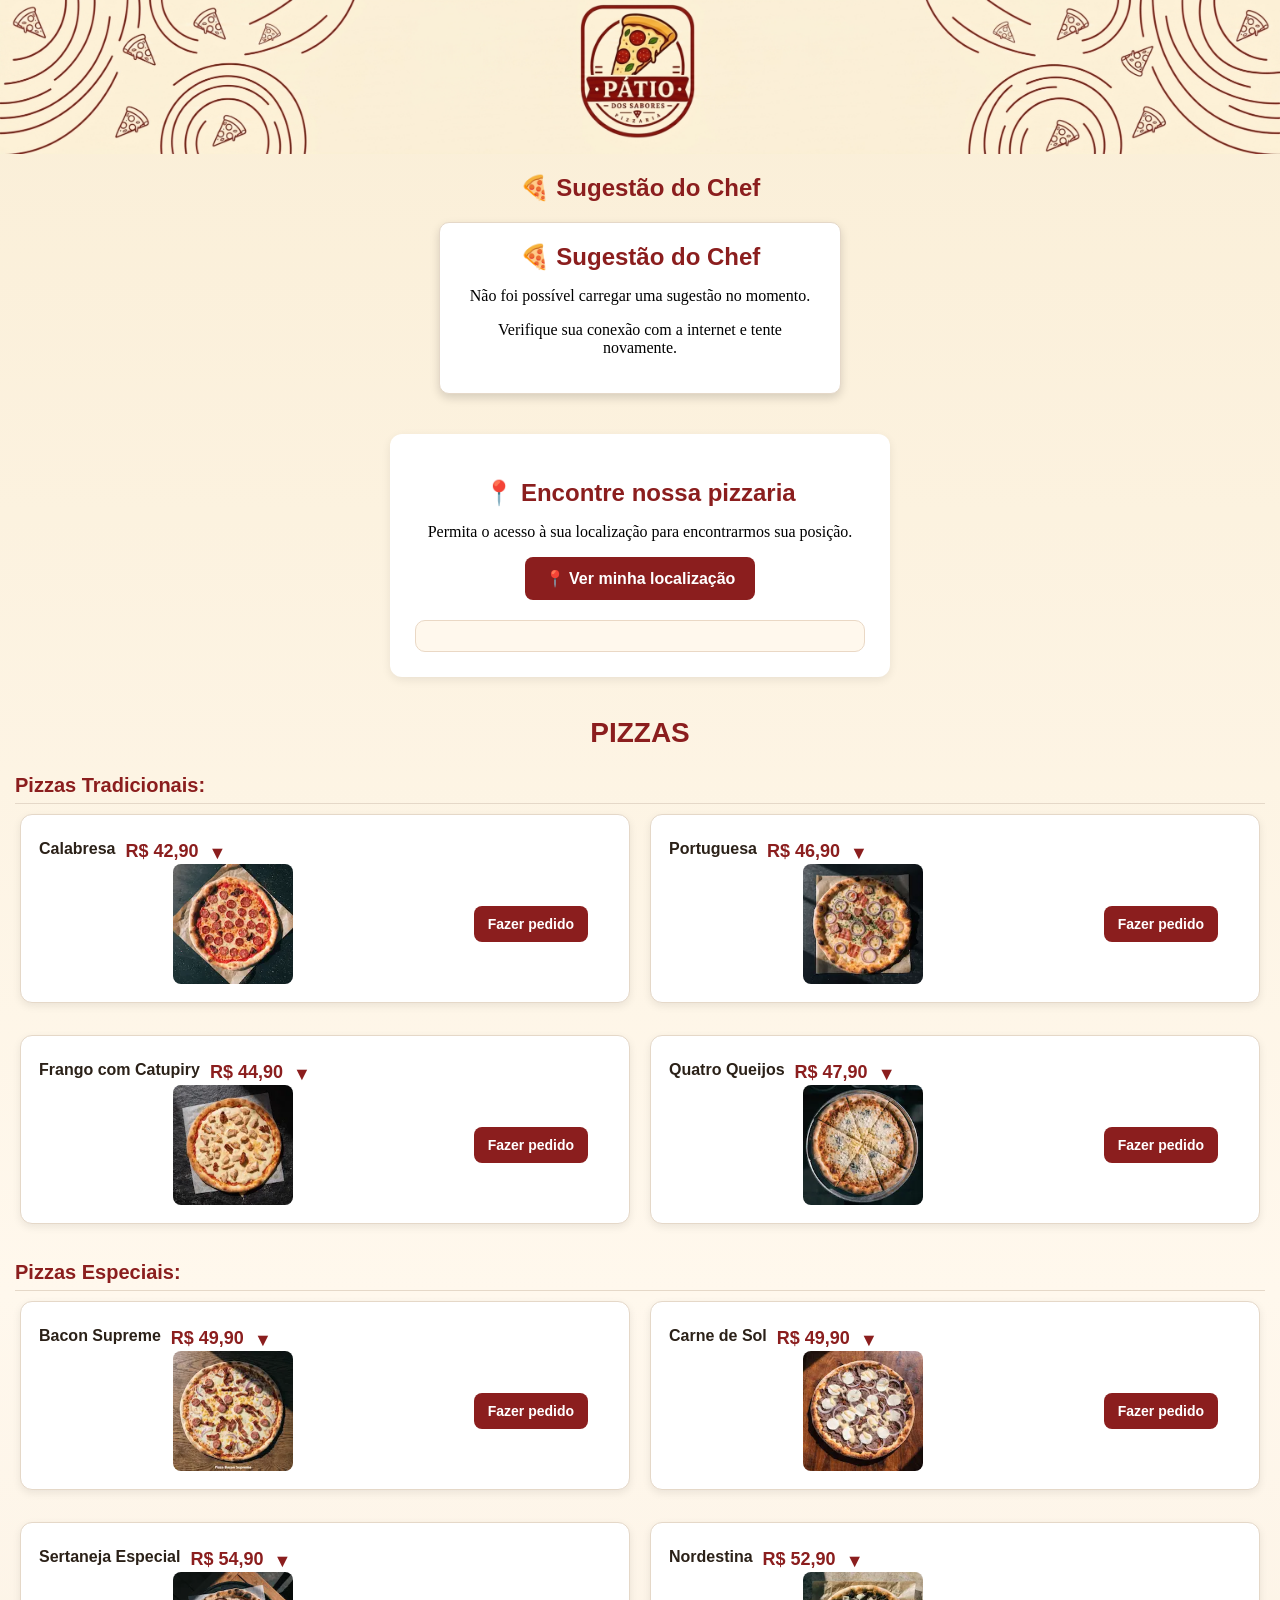
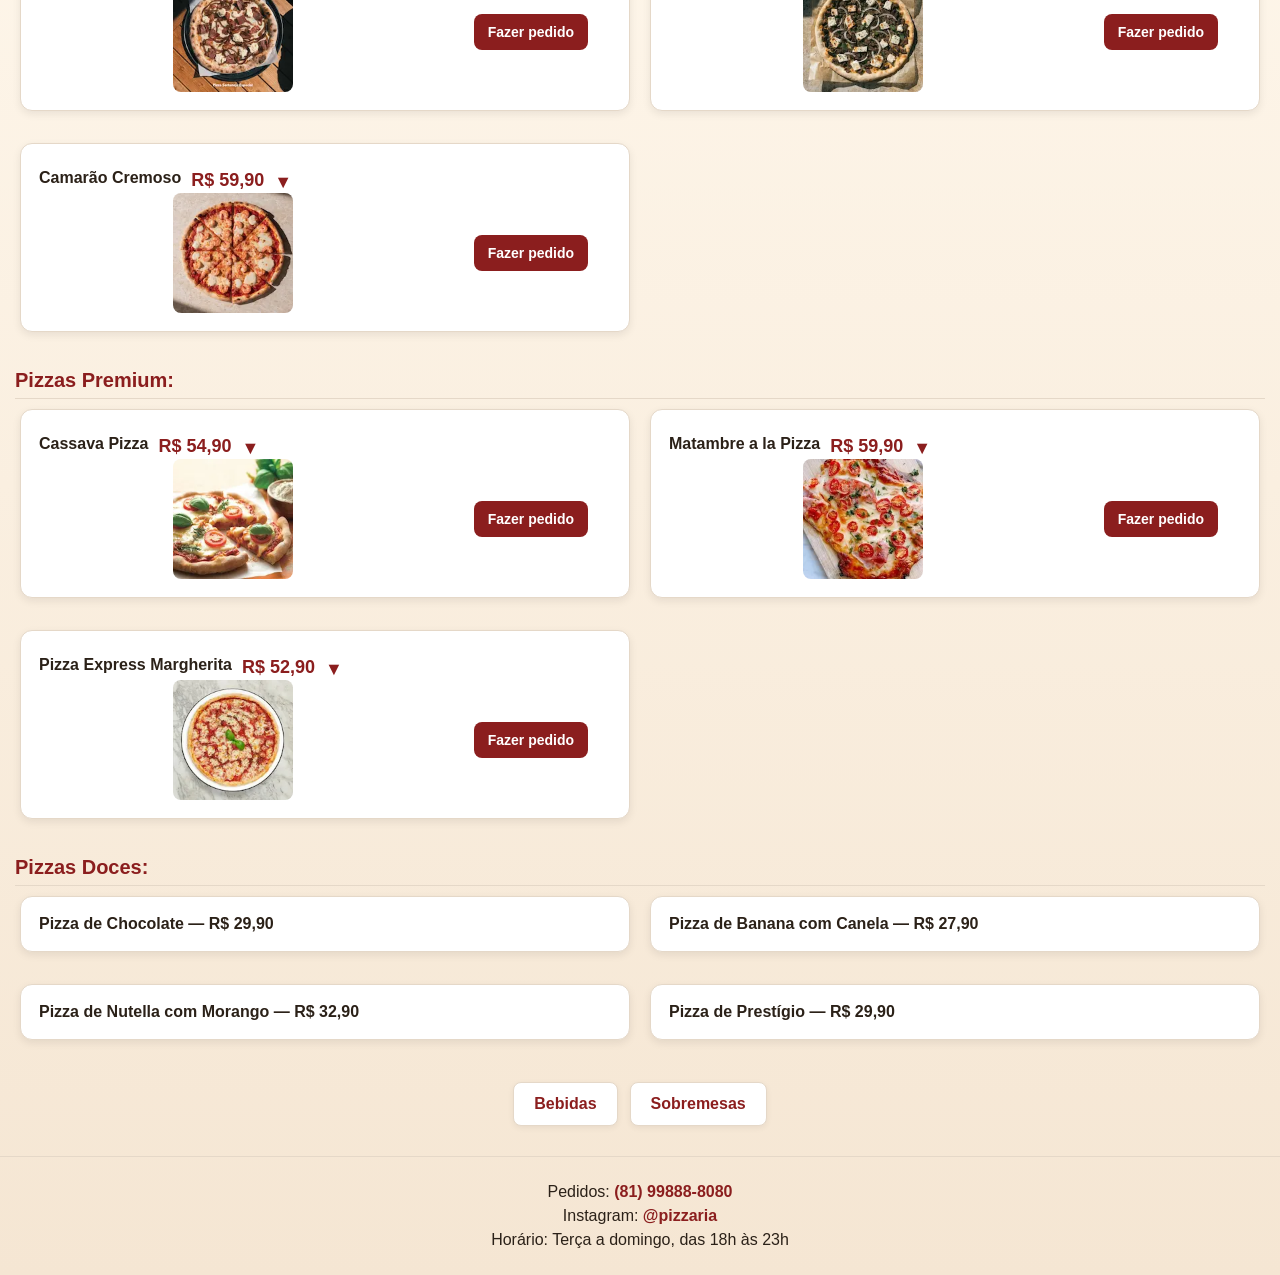
==== commit b2501a10: "fix: ajusta estado do card ao acessar pelo chef" ====
--- a/index.html
+++ b/index.html
@@ -334,9 +334,92 @@
         
         <h3 class="categoria-cardapio">Pizzas Premium:</h3>
         <ul class="grid-cardapio">
-            <li id="cassava-pizza" class="pizza"> <strong>Cassava Pizza — R$ 54,90</strong> <p class="descricao">Casabe, molho de tomate, chorizo, presunto de peru, milho, azeitona verde, páprica e muçarela.</p></li>
-            <li id="matambre-a-la-pizza" class="pizza"> <strong>Matambre a la Pizza — R$ 59,90</strong> <p class="descricao">Fraldinha, molho de tomate, muçarela, orégano, azeitona verde, sal e pimenta.</p></li>
-            <li id="pizza-express-margherita" class="pizza"> <strong>Pizza Express Margherita — R$ 52,90</strong> <p class="descricao"> Água, açúcar, fermento, farinha, sal, azeite, passata, muçarela, orégano, manjericão e pimenta-do-reino.</p></li>
+            <li id="cassava-pizza" class="pizza">
+                <div class="cabecalho-produto">
+                    <div class="informacoes-produto">
+                        <strong>Cassava Pizza</strong>
+                        <span class="preco">R$ 54,90</span>
+                        <span class="indicador-descricao">▼</span>
+                    </div>
+                </div>
+
+                <div class="parte-inferior">
+                    <div class="conteudo-produto">
+                        <div class="imagem-produto">
+                            <img src="Img-Pizzas/Pizzas_Premium_Cassava_Pizza_180.webp" alt="Pizza Cassava Pizza">
+                        </div>
+
+                        <p class="descricao">Casabe, molho de tomate, chorizo, presunto de peru, milho, azeitona verde, páprica e muçarela.</p>
+                    </div>
+
+                    <div class="acao-produto">
+                        <a class="botao-pedido"
+                        href="https://www.whatsapp.com/"
+                        target="_blank"
+                        rel="noopener noreferrer">
+                            Fazer pedido
+                        </a>
+                    </div>
+                </div>
+            </li>
+
+            <li id="matambre-a-la-pizza" class="pizza">
+                <div class="cabecalho-produto">
+                    <div class="informacoes-produto">
+                        <strong>Matambre a la Pizza</strong>
+                        <span class="preco">R$ 59,90</span>
+                        <span class="indicador-descricao">▼</span>
+                    </div>
+                </div>
+
+                <div class="parte-inferior">
+                    <div class="conteudo-produto">
+                        <div class="imagem-produto">
+                            <img src="Img-Pizzas/Pizzas_Premium_Matambre_a_la_Pizza_180.webp" alt="Pizza Matambre a la Pizza">
+                        </div>
+
+                        <p class="descricao">Fraldinha, molho de tomate, muçarela, orégano, azeitona verde, sal e pimenta.</p>
+                    </div>
+
+                    <div class="acao-produto">
+                        <a class="botao-pedido"
+                        href="https://www.whatsapp.com/"
+                        target="_blank"
+                        rel="noopener noreferrer">
+                            Fazer pedido
+                        </a>
+                    </div>
+                </div>
+            </li>
+
+            <li id="pizza-express-margherita" class="pizza">
+                <div class="cabecalho-produto">
+                    <div class="informacoes-produto">
+                        <strong>Pizza Express Margherita</strong>
+                        <span class="preco">R$ 52,90</span>
+                        <span class="indicador-descricao">▼</span>
+                    </div>
+                </div>
+
+                <div class="parte-inferior">
+                    <div class="conteudo-produto">
+                        <div class="imagem-produto">
+                            <img src="Img-Pizzas/Pizzas_Premium_Pizza_Express_Margherita_180.webp" alt="Pizza Express Margherita">
+                        </div>
+
+                        <p class="descricao">Água, açúcar, fermento, farinha, sal, azeite, passata, muçarela, orégano, manjericão e pimenta-do-reino.</p>
+                    </div>
+
+                    <div class="acao-produto">
+                        <a class="botao-pedido"
+                        href="https://www.whatsapp.com/"
+                        target="_blank"
+                        rel="noopener noreferrer">
+                            Fazer pedido
+                        </a>
+                    </div>
+                </div>
+            </li>
         </ul>
 
         <h3 class="categoria-cardapio">Pizzas Doces:</h3>
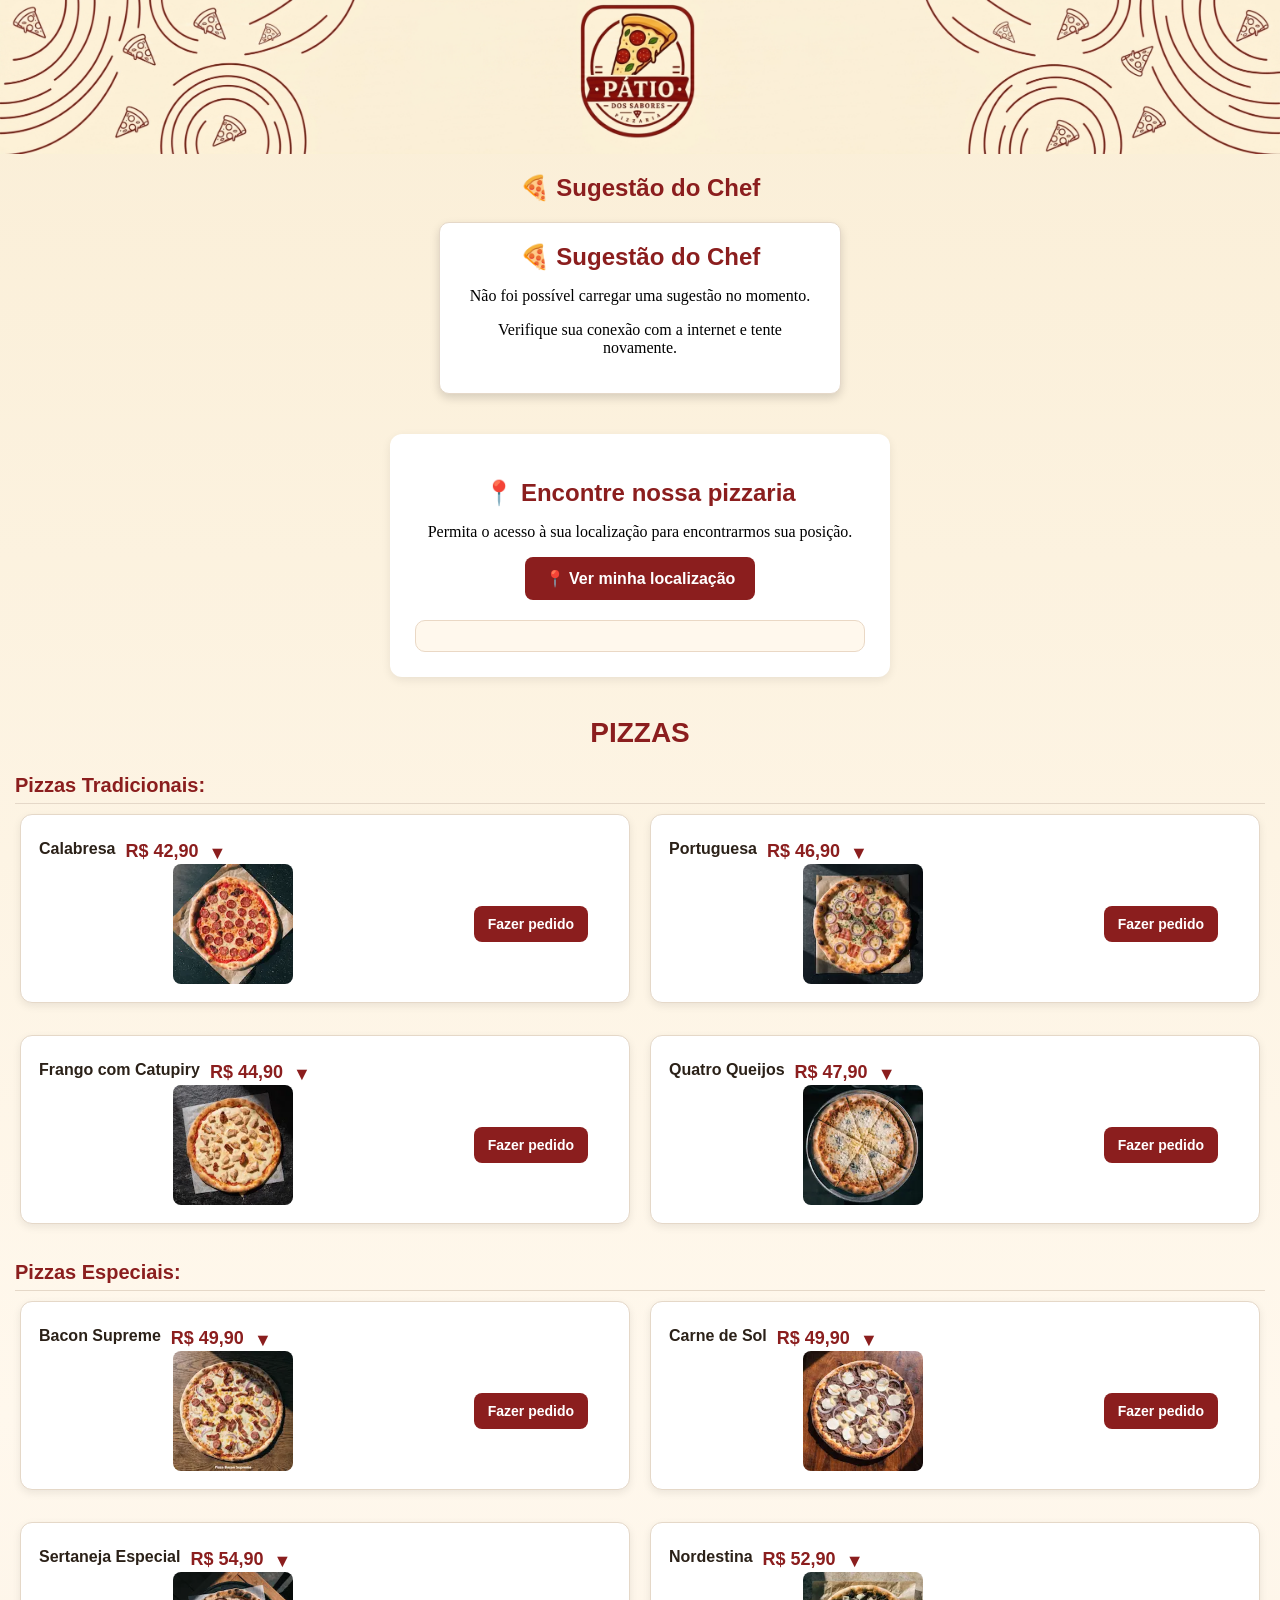
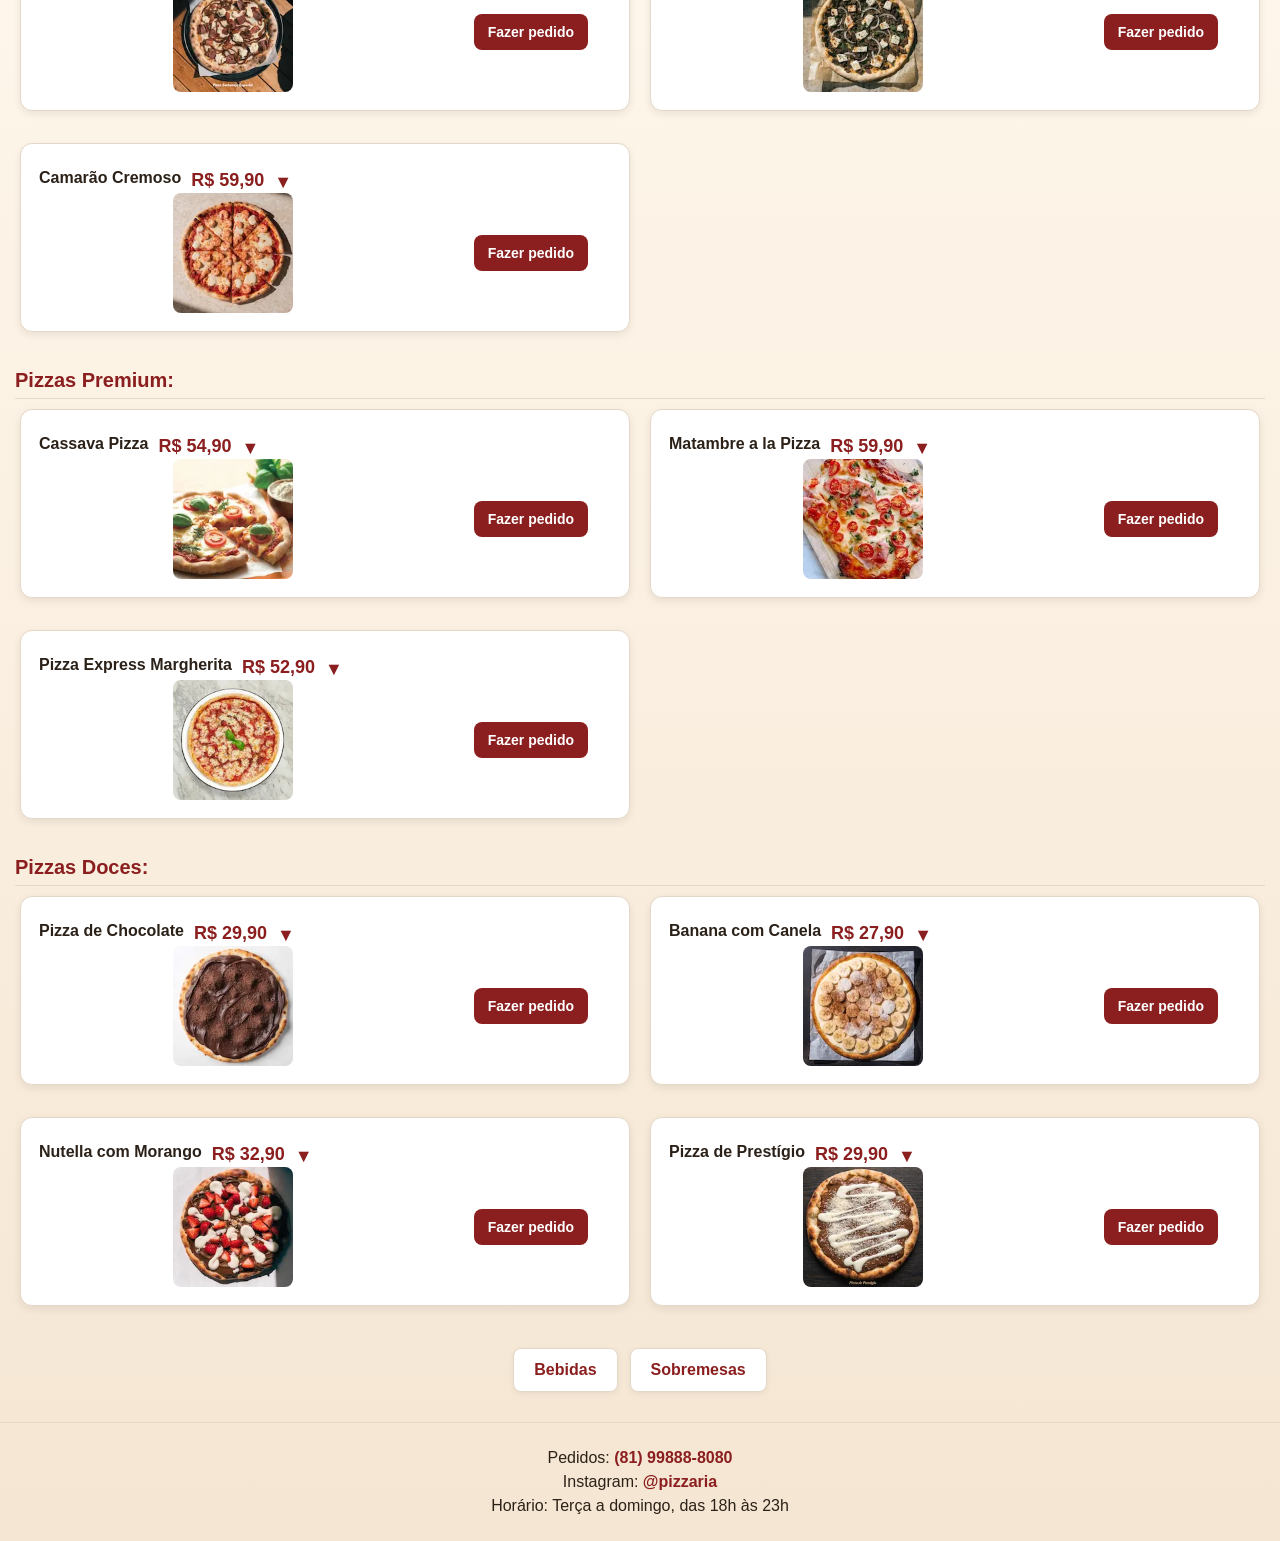
==== commit bb56536c: "feat: aplica novo padrão visual às pizzas doces" ====
--- a/index.html
+++ b/index.html
@@ -424,10 +424,121 @@
 
         <h3 class="categoria-cardapio">Pizzas Doces:</h3>
         <ul class="grid-cardapio">
-            <li class="pizza"> <strong>Pizza de Chocolate — R$ 29,90</strong> <p class="descricao">Massa de pizza, chocolate cremoso e granulado </p></li>
-            <li class="pizza"> <strong>Pizza de Banana com Canela — R$ 27,90</strong> <p class="descricao">Banana, açúcar, canela e leite condensado </p></li>
-            <li class="pizza"> <strong>Pizza de Nutella com Morango — R$ 32,90</strong> <p class="descricao">Creme de avelã, morangos frescos e leite condensado </p></li>
-            <li class="pizza"> <strong>Pizza de Prestígio — R$ 29,90</strong> <p class="descricao">Chocolate cremoso, coco ralado e leite condensado </p></li>
+            <li class="pizza">
+                <div class="cabecalho-produto">
+                    <div class="informacoes-produto">
+                        <strong>Pizza de Chocolate</strong>
+                        <span class="preco">R$ 29,90</span>
+                        <span class="indicador-descricao">▼</span>
+                    </div>
+                </div>
+
+                <div class="parte-inferior">
+                    <div class="conteudo-produto">
+                        <div class="imagem-produto">
+                            <img src="Img-Pizzas/Pizzas_Doces_Pizza_de_Chocolate_180.webp"
+                                alt="Pizza de Chocolate">
+                        </div>
+                        <p class="descricao">Massa de pizza, chocolate cremoso e granulado.</p>
+                    </div>
+
+                    <div class="acao-produto">
+                        <a class="botao-pedido"
+                        href="https://www.whatsapp.com/"
+                        target="_blank"
+                        rel="noopener noreferrer">
+                            Fazer pedido
+                        </a>
+                    </div>
+                </div>
+            </li>
+
+            <li class="pizza">
+                <div class="cabecalho-produto">
+                    <div class="informacoes-produto">
+                        <strong>Banana com Canela</strong>
+                        <span class="preco">R$ 27,90</span>
+                        <span class="indicador-descricao">▼</span>
+                    </div>
+                </div>
+
+                <div class="parte-inferior">
+                    <div class="conteudo-produto">
+                        <div class="imagem-produto">
+                            <img src="Img-Pizzas/Pizzas_Doces_Pizza_de_Banana_com_Canela_180.webp"
+                                alt="Pizza de Banana com Canela">
+                        </div>
+                        <p class="descricao">Banana, açúcar, canela e leite condensado.</p>
+                    </div>
+
+                    <div class="acao-produto">
+                        <a class="botao-pedido"
+                        href="https://www.whatsapp.com/"
+                        target="_blank"
+                        rel="noopener noreferrer">
+                            Fazer pedido
+                        </a>
+                    </div>
+                </div>
+            </li>
+
+            <li class="pizza">
+                <div class="cabecalho-produto">
+                    <div class="informacoes-produto">
+                        <strong>Nutella com Morango</strong>
+                        <span class="preco">R$ 32,90</span>
+                        <span class="indicador-descricao">▼</span>
+                    </div>
+                </div>
+
+                <div class="parte-inferior">
+                    <div class="conteudo-produto">
+                        <div class="imagem-produto">
+                            <img src="Img-Pizzas/Pizzas_Doces_Pizza_de_Nutella_com_Morango_180.webp"
+                                alt="Pizza de Nutella com Morango">
+                        </div>
+                        <p class="descricao">Creme de avelã, morangos frescos e leite condensado.</p>
+                    </div>
+
+                    <div class="acao-produto">
+                        <a class="botao-pedido"
+                        href="https://www.whatsapp.com/"
+                        target="_blank"
+                        rel="noopener noreferrer">
+                            Fazer pedido
+                        </a>
+                    </div>
+                </div>
+            </li>
+
+            <li class="pizza">
+                <div class="cabecalho-produto">
+                    <div class="informacoes-produto">
+                        <strong>Pizza de Prestígio</strong>
+                        <span class="preco">R$ 29,90</span>
+                        <span class="indicador-descricao">▼</span>
+                    </div>
+                </div>
+
+                <div class="parte-inferior">
+                    <div class="conteudo-produto">
+                        <div class="imagem-produto">
+                            <img src="Img-Pizzas/Pizzas_Doces_Pizza_de_Prestígio_180.webp"
+                                alt="Pizza de Prestígio">
+                        </div>
+                        <p class="descricao">Chocolate cremoso, coco ralado e leite condensado.</p>
+                    </div>
+
+                    <div class="acao-produto">
+                        <a class="botao-pedido"
+                        href="https://www.whatsapp.com/"
+                        target="_blank"
+                        rel="noopener noreferrer">
+                            Fazer pedido
+                        </a>
+                    </div>
+                </div>
+            </li>
         </ul>
     </main>    
 
